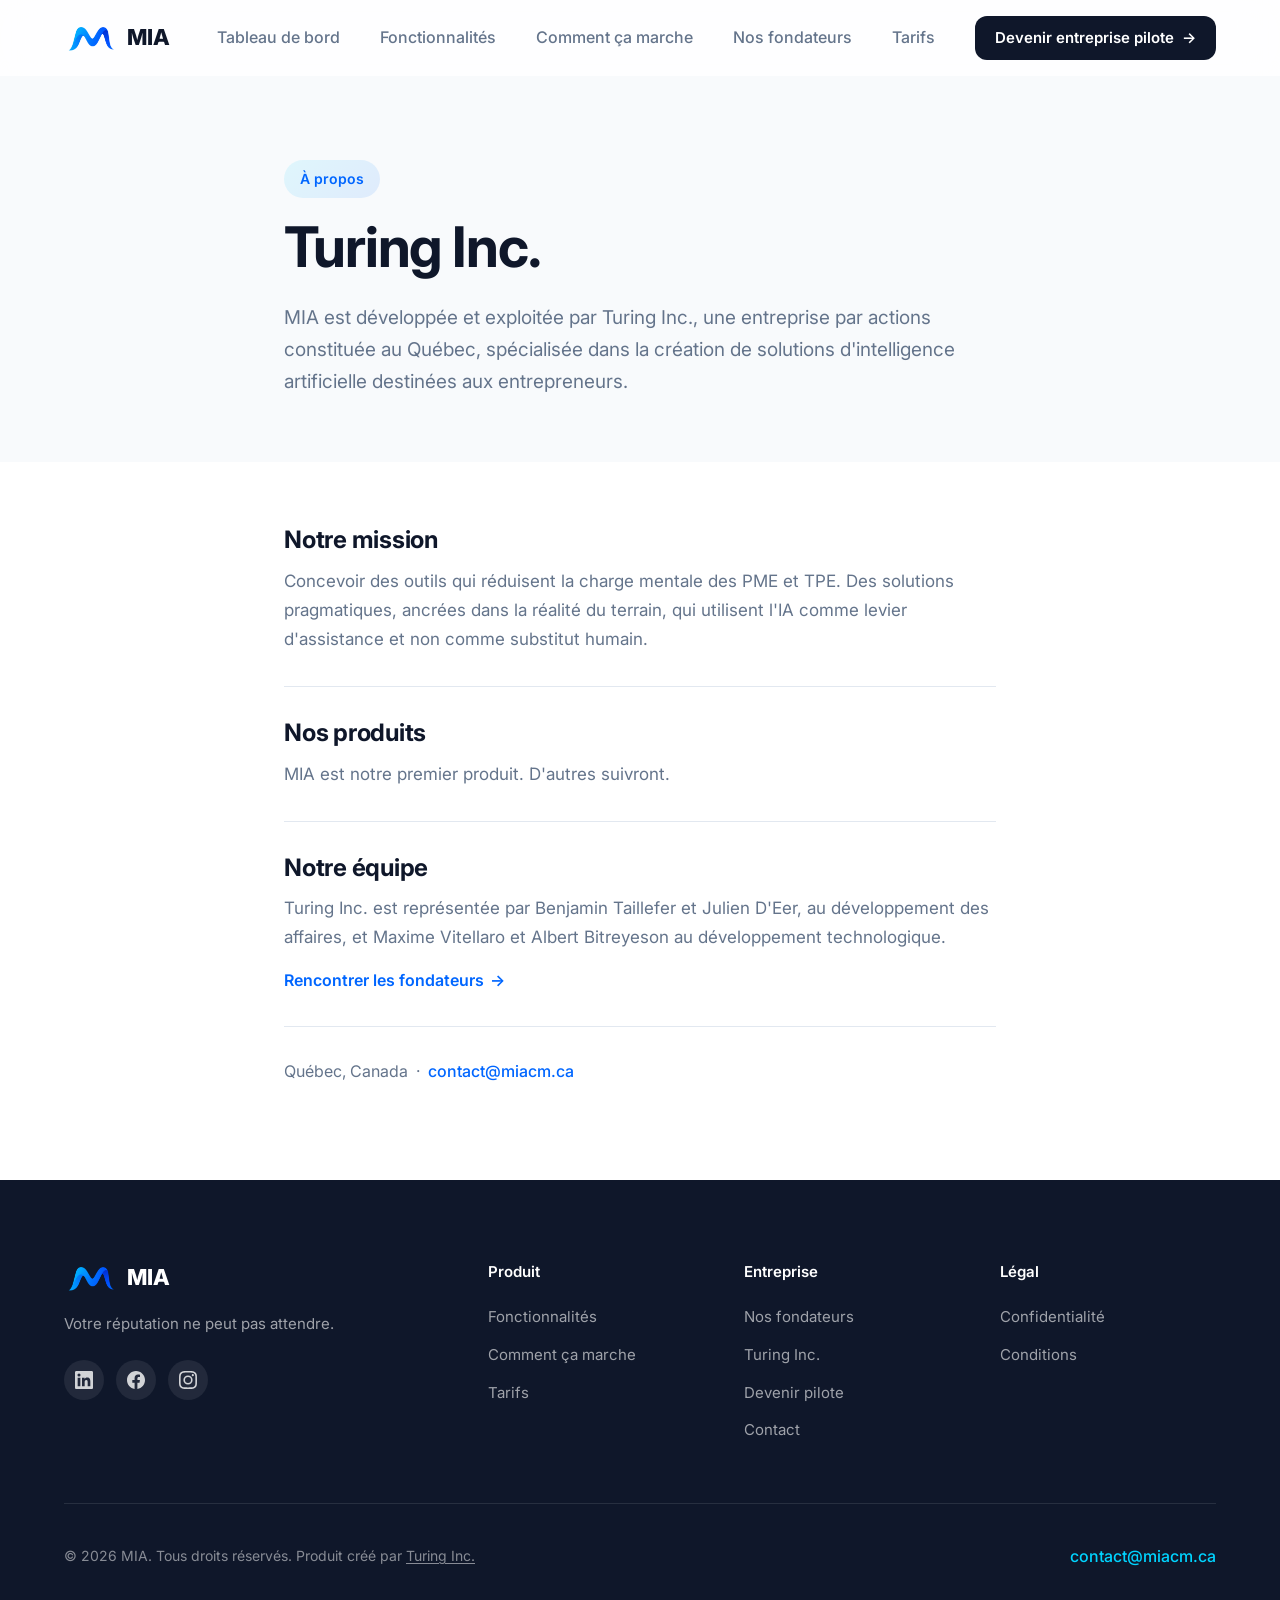
==== turing.html @ e1f62691 "Liens reseaux sociaux, nouvelle photo de Benjamin et page Turing Inc." ====
<!DOCTYPE html>
<html lang="fr">
<head>
    <meta charset="UTF-8">
    <meta name="viewport" content="width=device-width, initial-scale=1.0">
    <title>Turing Inc. — L'entreprise derrière MIA</title>
    <meta name="description" content="Turing Inc., entreprise québécoise qui conçoit des solutions d'intelligence artificielle pour réduire la charge mentale des PME et TPE. MIA est son premier produit.">
    <link rel="stylesheet" href="styles.css">
    <link rel="preconnect" href="https://fonts.googleapis.com">
    <link rel="preconnect" href="https://fonts.gstatic.com" crossorigin>
    <link href="https://fonts.googleapis.com/css2?family=Inter:wght@300;400;500;600;700;800;900&display=swap" rel="stylesheet">
    <link rel="icon" type="image/png" href="logo.png">
    <link rel="apple-touch-icon" href="logo.png">
</head>
<body>
    <!-- Navigation -->
    <nav class="navbar">
        <div class="container nav-container">
            <a href="index.html" class="nav-logo">
                <img src="logo.png" alt="MIA" class="logo-icon" width="53" height="32">
                <span class="logo-text">MIA</span>
            </a>
            <ul class="nav-links">
                <li><a href="index.html#tableau-de-bord">Tableau de bord</a></li>
                <li><a href="index.html#features">Fonctionnalités</a></li>
                <li><a href="index.html#how-it-works">Comment ça marche</a></li>
                <li><a href="index.html#fondateurs">Nos fondateurs</a></li>
                <li><a href="index.html#tarifs">Tarifs</a></li>
                <li><a href="index.html#pilote" class="btn btn-nav">Devenir entreprise pilote <span class="btn-arrow">&rarr;</span></a></li>
            </ul>
            <button class="mobile-menu-btn" aria-label="Menu">
                <span></span>
                <span></span>
                <span></span>
            </button>
        </div>
    </nav>

    <main class="about-page">
        <section class="about-hero">
            <div class="container about-container">
                <span class="section-badge">À propos</span>
                <h1 class="about-title">Turing Inc.</h1>
                <p class="about-lead">MIA est développée et exploitée par Turing Inc., une entreprise par actions constituée au Québec, spécialisée dans la création de solutions d'intelligence artificielle destinées aux entrepreneurs.</p>
            </div>
        </section>

        <section class="about-body">
            <div class="container about-container">
                <div class="about-block">
                    <h2>Notre mission</h2>
                    <p>Concevoir des outils qui réduisent la charge mentale des PME et TPE. Des solutions pragmatiques, ancrées dans la réalité du terrain, qui utilisent l'IA comme levier d'assistance et non comme substitut humain.</p>
                </div>
                <div class="about-block">
                    <h2>Nos produits</h2>
                    <p>MIA est notre premier produit. D'autres suivront.</p>
                </div>
                <div class="about-block">
                    <h2>Notre équipe</h2>
                    <p>Turing Inc. est représentée par Benjamin Taillefer et Julien D'Eer, au développement des affaires, et Maxime Vitellaro et Albert Bitreyeson au développement technologique.</p>
                    <a href="index.html#fondateurs" class="about-link">Rencontrer les fondateurs <span class="btn-arrow">&rarr;</span></a>
                </div>
                <div class="about-contact">
                    <span>Québec, Canada</span>
                    <span aria-hidden="true">&middot;</span>
                    <a href="mailto:contact@miacm.ca">contact@miacm.ca</a>
                </div>
            </div>
        </section>
    </main>

    <!-- Footer -->
    <footer class="footer">
        <div class="container">
            <div class="footer-main">
                <div class="footer-brand">
                    <a href="index.html" class="footer-logo">
                        <img src="logo.png" alt="MIA" width="53" height="32">
                        <span>MIA</span>
                    </a>
                    <p>Votre réputation ne peut pas attendre.</p>
                    <ul class="footer-social" aria-label="MIA sur les réseaux sociaux">
                        <li><a href="https://www.linkedin.com/company/mia-par-turing-inc/" target="_blank" rel="noopener" aria-label="LinkedIn">
                            <svg viewBox="0 0 24 24" width="18" height="18" fill="currentColor" aria-hidden="true"><path d="M20.45 20.45h-3.56v-5.57c0-1.33-.03-3.04-1.85-3.04-1.85 0-2.14 1.45-2.14 2.94v5.67H9.35V9h3.41v1.56h.05c.48-.9 1.64-1.85 3.37-1.85 3.6 0 4.27 2.37 4.27 5.46v6.28zM5.34 7.43a2.06 2.06 0 1 1 0-4.13 2.06 2.06 0 0 1 0 4.13zM7.12 20.45H3.56V9h3.56v11.45zM22.22 0H1.77C.79 0 0 .77 0 1.73v20.54C0 23.23.79 24 1.77 24h20.45c.98 0 1.78-.77 1.78-1.73V1.73C24 .77 23.2 0 22.22 0z"/></svg>
                        </a></li>
                        <li><a href="https://www.facebook.com/profile.php?id=61594620976619" target="_blank" rel="noopener" aria-label="Facebook">
                            <svg viewBox="0 0 24 24" width="18" height="18" fill="currentColor" aria-hidden="true"><path d="M24 12.07C24 5.41 18.63 0 12 0S0 5.41 0 12.07C0 18.1 4.39 23.1 10.13 24v-8.44H7.08v-3.49h3.05V9.41c0-3.02 1.79-4.69 4.53-4.69 1.31 0 2.68.24 2.68.24v2.97h-1.51c-1.49 0-1.96.93-1.96 1.89v2.26h3.33l-.53 3.49h-2.8V24C19.61 23.1 24 18.1 24 12.07z"/></svg>
                        </a></li>
                        <li><a href="https://www.instagram.com/mia_turinginc/" target="_blank" rel="noopener" aria-label="Instagram">
                            <svg viewBox="0 0 24 24" width="18" height="18" fill="currentColor" aria-hidden="true"><path d="M12 2.16c3.2 0 3.58.01 4.85.07 1.17.05 1.8.25 2.23.41.56.22.96.48 1.38.9.42.42.68.82.9 1.38.16.42.36 1.06.41 2.23.06 1.27.07 1.65.07 4.85s-.01 3.58-.07 4.85c-.05 1.17-.25 1.8-.41 2.23-.22.56-.48.96-.9 1.38-.42.42-.82.68-1.38.9-.42.16-1.06.36-2.23.41-1.27.06-1.65.07-4.85.07s-3.58-.01-4.85-.07c-1.17-.05-1.8-.25-2.23-.41a3.72 3.72 0 0 1-1.38-.9 3.72 3.72 0 0 1-.9-1.38c-.16-.42-.36-1.06-.41-2.23C2.17 15.58 2.16 15.2 2.16 12s.01-3.58.07-4.85c.05-1.17.25-1.8.41-2.23.22-.56.48-.96.9-1.38.42-.42.82-.68 1.38-.9.42-.16 1.06-.36 2.23-.41C8.42 2.17 8.8 2.16 12 2.16M12 0C8.74 0 8.33.01 7.05.07 5.78.13 4.9.33 4.14.63a5.88 5.88 0 0 0-2.13 1.38A5.88 5.88 0 0 0 .63 4.14C.33 4.9.13 5.78.07 7.05.01 8.33 0 8.74 0 12s.01 3.67.07 4.95c.06 1.27.26 2.15.56 2.91.31.79.72 1.46 1.38 2.13a5.88 5.88 0 0 0 2.13 1.38c.76.3 1.64.5 2.91.56C8.33 23.99 8.74 24 12 24s3.67-.01 4.95-.07c1.27-.06 2.15-.26 2.91-.56a5.88 5.88 0 0 0 2.13-1.38 5.88 5.88 0 0 0 1.38-2.13c.3-.76.5-1.64.56-2.91.06-1.28.07-1.69.07-4.95s-.01-3.67-.07-4.95c-.06-1.27-.26-2.15-.56-2.91a5.88 5.88 0 0 0-1.38-2.13A5.88 5.88 0 0 0 19.86.63C19.1.33 18.22.13 16.95.07 15.67.01 15.26 0 12 0zm0 5.84a6.16 6.16 0 1 0 0 12.32 6.16 6.16 0 0 0 0-12.32zM12 16a4 4 0 1 1 0-8 4 4 0 0 1 0 8zm6.41-11.85a1.44 1.44 0 1 0 0 2.88 1.44 1.44 0 0 0 0-2.88z"/></svg>
                        </a></li>
                    </ul>
                </div>
                <div class="footer-links">
                    <div class="footer-col">
                        <h4>Produit</h4>
                        <ul>
                            <li><a href="index.html#features">Fonctionnalités</a></li>
                            <li><a href="index.html#how-it-works">Comment ça marche</a></li>
                            <li><a href="index.html#tarifs">Tarifs</a></li>
                        </ul>
                    </div>
                    <div class="footer-col">
                        <h4>Entreprise</h4>
                        <ul>
                            <li><a href="index.html#fondateurs">Nos fondateurs</a></li>
                            <li><a href="turing.html">Turing Inc.</a></li>
                            <li><a href="index.html#pilote">Devenir pilote</a></li>
                            <li><a href="mailto:contact@miacm.ca">Contact</a></li>
                        </ul>
                    </div>
                    <div class="footer-col">
                        <h4>Légal</h4>
                        <ul>
                            <li><a href="politique-de-confidentialite.pdf" target="_blank" rel="noopener">Confidentialité</a></li>
                            <li><a href="conditions-generales-utilisation.pdf" target="_blank" rel="noopener">Conditions</a></li>
                        </ul>
                    </div>
                </div>
            </div>
            <div class="footer-bottom">
                <p>&copy; 2026 MIA. Tous droits réservés. Produit créé par <a href="turing.html" class="footer-turing">Turing Inc.</a></p>
                <a href="mailto:contact@miacm.ca" class="footer-email">contact@miacm.ca</a>
            </div>
        </div>
    </footer>

    <script>
        // Mobile menu
        const mobileMenuBtn = document.querySelector('.mobile-menu-btn');
        const navLinks = document.querySelector('.nav-links');

        mobileMenuBtn?.addEventListener('click', () => {
            navLinks.classList.toggle('active');
            mobileMenuBtn.classList.toggle('active');
        });

        // Navbar scroll effect
        const navbar = document.querySelector('.navbar');
        const updateNavbar = () => navbar.classList.toggle('scrolled', window.pageYOffset > 50);
        window.addEventListener('scroll', updateNavbar);
        updateNavbar();
    </script>
</body>
</html>
---- styles.css ----
/* ============================================
   MIA Landing Page - Premium Modern Design
   Inspired by Parkour3, Petal Health, ei3
   ============================================ */

:root {
    --primary: #00D4FF;
    --primary-dark: #0066FF;
    --primary-light: #00BFFF;
    --accent: #00D9A5;
    --text: #0f172a;
    --text-secondary: #64748b;
    --text-muted: #94a3b8;
    --bg: #ffffff;
    --bg-light: #f8fafc;
    --bg-dark: #0f172a;
    --bg-card: #ffffff;
    --border: #e2e8f0;
    --shadow-sm: 0 1px 2px rgba(0,0,0,0.05);
    --shadow: 0 4px 20px rgba(0,0,0,0.08);
    --shadow-lg: 0 12px 40px rgba(0,0,0,0.12);
    --shadow-xl: 0 25px 60px rgba(0,0,0,0.15);
    --radius: 12px;
    --radius-lg: 20px;
    --radius-xl: 28px;
    --font: 'Inter', -apple-system, BlinkMacSystemFont, sans-serif;
    --transition: 0.3s cubic-bezier(0.4, 0, 0.2, 1);
    --transition-fast: 0.15s ease;
}

/* Reset */
*, *::before, *::after { box-sizing: border-box; margin: 0; padding: 0; }
html { scroll-behavior: smooth; }
body {
    font-family: var(--font);
    font-size: 16px;
    line-height: 1.6;
    color: var(--text);
    background: var(--bg);
    -webkit-font-smoothing: antialiased;
    overflow-x: hidden;
}
img, svg { max-width: 100%; display: block; }
a { text-decoration: none; color: inherit; }
ul { list-style: none; }
button, input { font-family: inherit; border: none; outline: none; }
button { cursor: pointer; background: none; }

/* Container */
.container {
    max-width: 1200px;
    margin: 0 auto;
    padding: 0 24px;
}

/* Typography */
h1, h2, h3 { font-weight: 700; line-height: 1.2; }
h1 { font-size: clamp(2rem, 5vw, 3.5rem); letter-spacing: -0.02em; }
h2 { font-size: clamp(1.75rem, 4vw, 2.75rem); letter-spacing: -0.01em; }
h3 { font-size: clamp(1.125rem, 2vw, 1.375rem); }

.gradient-text {
    background: linear-gradient(135deg, var(--primary) 0%, var(--primary-dark) 100%);
    -webkit-background-clip: text;
    -webkit-text-fill-color: transparent;
    background-clip: text;
}

.section-header { text-align: center; margin-bottom: 60px; }
.section-badge {
    display: inline-block;
    padding: 8px 16px;
    background: linear-gradient(135deg, rgba(0,212,255,0.1), rgba(0,102,255,0.1));
    color: var(--primary-dark);
    font-size: 0.875rem;
    font-weight: 600;
    border-radius: 50px;
    margin-bottom: 16px;
}
.section-title { margin-bottom: 16px; }
.section-subtitle {
    color: var(--text-secondary);
    font-size: 1.125rem;
    max-width: 560px;
    margin: 0 auto;
}

/* Buttons */
.btn {
    display: inline-flex;
    align-items: center;
    justify-content: center;
    gap: 8px;
    padding: 14px 28px;
    font-size: 1rem;
    font-weight: 600;
    border-radius: var(--radius);
    transition: var(--transition);
}
.btn-large { padding: 18px 36px; font-size: 1.0625rem; }
.btn-arrow { transition: transform var(--transition-fast); }
.btn:hover .btn-arrow { transform: translateX(4px); }

.btn-primary {
    background: linear-gradient(135deg, var(--primary) 0%, var(--primary-dark) 100%);
    color: white;
    box-shadow: 0 4px 15px rgba(0,102,255,0.3);
}
.btn-primary:hover {
    transform: translateY(-2px);
    box-shadow: 0 8px 25px rgba(0,102,255,0.4);
}

.btn-ghost {
    background: rgba(255,255,255,0.1);
    color: var(--text);
    border: 1px solid var(--border);
    backdrop-filter: blur(10px);
}
.btn-ghost:hover {
    background: var(--bg-light);
    border-color: var(--primary-light);
}
.btn-ghost .info-icon {
    width: 32px;
    height: 32px;
    background: var(--primary);
    border-radius: 50%;
    display: flex;
    align-items: center;
    justify-content: center;
    color: white;
}

.btn-nav {
    padding: 10px 20px;
    background: var(--text);
    color: white;
    border-radius: var(--radius);
    font-size: 0.9375rem;
}
.btn-nav:hover { background: var(--primary-dark); }

.btn-white {
    background: white;
    color: var(--primary-dark);
    font-weight: 600;
}
.btn-white:hover {
    transform: translateY(-2px);
    box-shadow: var(--shadow-lg);
}

/* Navigation */
.navbar {
    position: fixed;
    top: 0;
    left: 0;
    right: 0;
    z-index: 1000;
    padding: 16px 0;
    background: rgba(255,255,255,0.8);
    backdrop-filter: blur(20px);
    -webkit-backdrop-filter: blur(20px);
    transition: var(--transition);
}
.navbar.scrolled {
    background: rgba(255,255,255,0.95);
    box-shadow: var(--shadow-sm);
}
.nav-container {
    display: flex;
    align-items: center;
    justify-content: space-between;
}
.nav-logo {
    display: flex;
    align-items: center;
    gap: 10px;
}
.logo-text {
    font-size: 1.375rem;
    font-weight: 800;
    color: var(--text);
}
.nav-links {
    display: flex;
    align-items: center;
    gap: 40px;
}
.nav-links a:not(.btn) {
    font-weight: 500;
    color: var(--text-secondary);
    transition: color var(--transition-fast);
}
.nav-links a:not(.btn):hover { color: var(--primary-dark); }

.mobile-menu-btn {
    display: none;
    flex-direction: column;
    gap: 6px;
    padding: 8px;
}
.mobile-menu-btn span {
    width: 24px;
    height: 2px;
    background: var(--text);
    transition: var(--transition);
}

/* Hero Section */
.hero {
    position: relative;
    min-height: 100vh;
    padding: 140px 0 100px;
    overflow: hidden;
}
.hero-bg {
    position: absolute;
    inset: 0;
    z-index: -1;
}
.hero-gradient {
    position: absolute;
    inset: 0;
    background: linear-gradient(135deg, #f0f9ff 0%, #e0f2fe 50%, #f8fafc 100%);
}
.hero-pattern {
    position: absolute;
    inset: 0;
    background-image: radial-gradient(circle at 1px 1px, rgba(0,102,255,0.03) 1px, transparent 0);
    background-size: 40px 40px;
}
.hero-container {
    display: grid;
    grid-template-columns: 1fr 1fr;
    gap: 60px;
    align-items: center;
}
.hero-content { max-width: 600px; }

.hero-badge {
    display: inline-flex;
    align-items: center;
    gap: 10px;
    padding: 8px 16px;
    background: white;
    border: 1px solid var(--border);
    border-radius: 50px;
    font-size: 0.875rem;
    font-weight: 500;
    color: var(--text-secondary);
    margin-bottom: 24px;
    box-shadow: var(--shadow-sm);
}
.badge-dot {
    width: 8px;
    height: 8px;
    background: var(--accent);
    border-radius: 50%;
    animation: pulse 2s infinite;
}
@keyframes pulse {
    0%, 100% { opacity: 1; transform: scale(1); }
    50% { opacity: 0.5; transform: scale(1.2); }
}

.hero-title { margin-bottom: 24px; font-size: clamp(2rem, 3.9vw, 2.75rem); }
.hero-subtitle {
    font-size: 1.25rem;
    color: var(--text-secondary);
    margin-bottom: 32px;
    line-height: 1.7;
}
.hero-cta {
    display: flex;
    gap: 16px;
    flex-wrap: wrap;
    margin-bottom: 24px;
}
.hero-note {
    font-size: 0.875rem;
    color: var(--text-muted);
}

/* Hero Visual - Dashboard Preview */
.hero-visual {
    position: relative;
    display: flex;
    justify-content: center;
}
.dashboard-preview {
    background: white;
    border-radius: var(--radius-xl);
    box-shadow: var(--shadow-xl);
    overflow: hidden;
    width: 100%;
    max-width: 480px;
    border: 1px solid var(--border);
}
.dashboard-header {
    display: flex;
    align-items: center;
    gap: 12px;
    padding: 16px 20px;
    background: var(--bg-light);
    border-bottom: 1px solid var(--border);
}
.dashboard-dots {
    display: flex;
    gap: 6px;
}
.dashboard-dots span {
    width: 10px;
    height: 10px;
    border-radius: 50%;
    background: var(--border);
}
.dashboard-dots span:first-child { background: #ff5f57; }
.dashboard-dots span:nth-child(2) { background: #ffbd2e; }
.dashboard-dots span:nth-child(3) { background: #28c840; }
.dashboard-title {
    font-size: 0.8125rem;
    color: var(--text-muted);
    font-weight: 500;
}
.dashboard-content { padding: 24px; }

.dashboard-stat {
    display: flex;
    align-items: center;
    gap: 12px;
    margin-bottom: 20px;
    padding-bottom: 20px;
    border-bottom: 1px solid var(--border);
}
.dashboard-stat .stat-value {
    font-size: 2.5rem;
    font-weight: 800;
    color: var(--text);
}
.dashboard-stat .stat-label {
    font-size: 0.8125rem;
    color: var(--text-muted);
}
.stat-stars { display: flex; gap: 2px; }

.dashboard-review {
    background: var(--bg-light);
    border-radius: var(--radius);
    padding: 16px;
    margin-bottom: 16px;
}
.review-header {
    display: flex;
    align-items: center;
    gap: 12px;
    margin-bottom: 12px;
}
.review-avatar {
    width: 36px;
    height: 36px;
    background: linear-gradient(135deg, var(--primary), var(--primary-dark));
    border-radius: 50%;
    display: flex;
    align-items: center;
    justify-content: center;
    color: white;
    font-size: 0.75rem;
    font-weight: 600;
}
.review-meta { flex: 1; }
.review-name { display: block; font-weight: 600; font-size: 0.875rem; }
.review-date { font-size: 0.75rem; color: var(--text-muted); }
.review-platform {
    padding: 4px 10px;
    background: #4285f4;
    color: white;
    font-size: 0.6875rem;
    font-weight: 600;
    border-radius: 20px;
    text-transform: uppercase;
}
.review-text {
    font-size: 0.9375rem;
    color: var(--text);
    margin-bottom: 12px;
}
.review-response {
    background: white;
    border-radius: var(--radius);
    padding: 12px;
    border-left: 3px solid var(--primary);
}
.response-badge {
    display: flex;
    align-items: center;
    gap: 6px;
    font-size: 0.75rem;
    color: var(--primary);
    font-weight: 600;
    margin-bottom: 8px;
}
.review-response p {
    font-size: 0.875rem;
    color: var(--text-secondary);
}

.dashboard-metrics {
    display: grid;
    grid-template-columns: 1fr 1fr;
    gap: 12px;
}
.metric {
    background: var(--bg-light);
    padding: 12px;
    border-radius: var(--radius);
    text-align: center;
}
.metric-value {
    display: block;
    font-size: 1.25rem;
    font-weight: 700;
    color: var(--accent);
}
.metric-label {
    font-size: 0.75rem;
    color: var(--text-muted);
}

/* Floating Cards */
.floating-card {
    position: absolute;
    display: flex;
    align-items: center;
    gap: 12px;
    padding: 14px 20px;
    background: white;
    border-radius: var(--radius);
    box-shadow: var(--shadow-lg);
    font-size: 0.875rem;
    font-weight: 500;
    animation: float 6s ease-in-out infinite;
}
.card-1 {
    top: 20%;
    left: -60px;
    animation-delay: 0s;
}
.card-2 {
    bottom: 15%;
    right: -40px;
    animation-delay: 1.5s;
}
.card-icon-circle {
    width: 36px;
    height: 36px;
    background: var(--accent);
    border-radius: 50%;
    display: flex;
    align-items: center;
    justify-content: center;
}
@keyframes float {
    0%, 100% { transform: translateY(0); }
    50% { transform: translateY(-12px); }
}

/* Hero photo collage */
.hero-collage {
    position: relative;
    width: 100%;
    max-width: 460px;
    display: flex;
    justify-content: center;
}
.hero-collage .dashboard-preview { position: relative; z-index: 2; }
.collage-ambiance {
    position: absolute;
    top: -30px;
    right: -38px;
    width: 240px;
    height: 300px;
    border-radius: var(--radius-xl);
    overflow: hidden;
    border: 6px solid white;
    box-shadow: var(--shadow-lg);
    transform: rotate(4deg);
    z-index: 1;
}
.collage-ambiance img,
.photo-chip img {
    width: 100%;
    height: 100%;
    object-fit: cover;
}
.photo-chip {
    position: absolute;
    overflow: hidden;
    border-radius: var(--radius-lg);
    border: 6px solid white;
    box-shadow: var(--shadow-lg);
    z-index: 3;
    animation: float 6s ease-in-out infinite;
}
.chip-chef {
    width: 150px;
    height: 180px;
    top: -34px;
    left: -46px;
    transform: rotate(-5deg);
    animation-delay: 0.6s;
}
.chip-phone {
    width: 168px;
    height: 126px;
    bottom: 84px;
    right: -52px;
    transform: rotate(4deg);
    animation-delay: 2.2s;
}
.hero-collage .card-2 {
    bottom: -24px;
    left: -24px;
    right: auto;
    z-index: 4;
}

/* Logos Section */
.logos-section {
    padding: 60px 0;
    background: var(--bg);
    border-top: 1px solid var(--border);
    border-bottom: 1px solid var(--border);
}
.logos-title {
    text-align: center;
    font-size: 0.875rem;
    color: var(--text-muted);
    text-transform: uppercase;
    letter-spacing: 0.1em;
    margin-bottom: 32px;
}
.logos-carousel { overflow: hidden; }
.logos-track {
    display: flex;
    gap: 60px;
    animation: scroll 25s linear infinite;
}
.logo-item {
    display: flex;
    flex-direction: column;
    align-items: center;
    gap: 8px;
    flex-shrink: 0;
    opacity: 0.6;
    transition: opacity var(--transition);
}
.logo-item:hover { opacity: 1; }
.logo-item span {
    font-size: 0.75rem;
    color: var(--text-muted);
    font-weight: 500;
}
@keyframes scroll {
    0% { transform: translateX(0); }
    100% { transform: translateX(-50%); }
}

/* Stats Section */
.stats-section {
    padding: 80px 0;
    background: var(--bg-dark);
}
.stats-grid {
    display: grid;
    grid-template-columns: repeat(4, 1fr);
    gap: 40px;
}
.stat-item { text-align: center; }
.stat-item .stat-number {
    font-size: 3.5rem;
    font-weight: 800;
    color: white;
    line-height: 1;
}
.stat-suffix {
    font-size: 2rem;
    font-weight: 700;
    color: var(--primary);
}
.stat-text {
    display: block;
    margin-top: 8px;
    font-size: 0.9375rem;
    color: rgba(255,255,255,0.7);
}

/* Features Section */
.features-section {
    padding: 120px 0;
    background: var(--bg-light);
}
.features-tabs { margin-top: 60px; }

.tabs-nav {
    display: flex;
    justify-content: center;
    gap: 12px;
    margin-bottom: 48px;
}
.tab-btn {
    display: flex;
    align-items: center;
    gap: 10px;
    padding: 16px 28px;
    background: white;
    border: 2px solid var(--border);
    border-radius: var(--radius-lg);
    font-size: 1rem;
    font-weight: 600;
    color: var(--text-secondary);
    transition: var(--transition);
}
.tab-btn:hover {
    border-color: var(--primary-light);
    color: var(--text);
}
.tab-btn.active {
    background: linear-gradient(135deg, var(--primary), var(--primary-dark));
    border-color: transparent;
    color: white;
    box-shadow: 0 8px 25px rgba(0,102,255,0.3);
}
.tab-icon {
    width: 28px;
    height: 28px;
    display: flex;
    align-items: center;
    justify-content: center;
}

.tabs-content { position: relative; }
.tab-panel {
    display: none;
    grid-template-columns: 1fr 1fr;
    gap: 60px;
    align-items: center;
    animation: fadeIn 0.4s ease;
}
.tab-panel.active { display: grid; }
@keyframes fadeIn {
    from { opacity: 0; transform: translateY(20px); }
    to { opacity: 1; transform: translateY(0); }
}

.tab-visual { display: flex; justify-content: center; }

/* Feature Mockups */
.feature-mockup {
    background: white;
    border-radius: var(--radius-xl);
    box-shadow: var(--shadow-lg);
    overflow: hidden;
    max-width: 420px;
    width: 100%;
    border: 1px solid var(--border);
}
.mockup-header {
    display: flex;
    align-items: center;
    justify-content: space-between;
    padding: 16px 20px;
    background: var(--bg-light);
    border-bottom: 1px solid var(--border);
}
.mockup-badge {
    padding: 6px 14px;
    background: var(--primary);
    color: white;
    font-size: 0.75rem;
    font-weight: 700;
    border-radius: 20px;
}
.mockup-badge.oliv { background: #10b981; }
.mockup-badge.alex { background: #8b5cf6; }
.mockup-status {
    font-size: 0.75rem;
    font-weight: 600;
    color: var(--accent);
}
.mockup-status.online::before {
    content: '';
    display: inline-block;
    width: 6px;
    height: 6px;
    background: var(--accent);
    border-radius: 50%;
    margin-right: 6px;
}
.mockup-status.scheduled { color: #8b5cf6; }
.mockup-period {
    font-size: 0.75rem;
    color: var(--text-muted);
}
.mockup-content { padding: 20px; }

.review-item {
    padding: 16px;
    border-radius: var(--radius);
    margin-bottom: 12px;
}
.review-item.incoming { background: var(--bg-light); }
.review-item.response {
    background: linear-gradient(135deg, rgba(0,212,255,0.05), rgba(0,102,255,0.05));
    border: 1px solid rgba(0,212,255,0.2);
}
.review-stars { display: flex; gap: 2px; margin-bottom: 8px; }
.review-item p {
    font-size: 0.875rem;
    color: var(--text);
}
.response-time {
    display: block;
    margin-top: 8px;
    font-size: 0.6875rem;
    color: var(--accent);
    font-weight: 600;
}

.ai-typing {
    display: flex;
    align-items: center;
    gap: 10px;
    padding: 12px 16px;
    font-size: 0.8125rem;
    color: var(--text-muted);
}
.typing-indicator {
    display: flex;
    gap: 4px;
}
.typing-indicator span {
    width: 6px;
    height: 6px;
    background: var(--primary);
    border-radius: 50%;
    animation: typing 1.4s infinite;
}
.typing-indicator span:nth-child(2) { animation-delay: 0.2s; }
.typing-indicator span:nth-child(3) { animation-delay: 0.4s; }
@keyframes typing {
    0%, 60%, 100% { transform: translateY(0); opacity: 0.4; }
    30% { transform: translateY(-4px); opacity: 1; }
}

/* Analytics Mockup */
.analytics-chart { margin-bottom: 20px; }
.chart-bars {
    display: flex;
    align-items: flex-end;
    gap: 12px;
    height: 120px;
    padding: 16px;
    background: var(--bg-light);
    border-radius: var(--radius);
}
.bar {
    flex: 1;
    background: linear-gradient(180deg, var(--primary-light), var(--primary));
    border-radius: 4px 4px 0 0;
    opacity: 0.6;
    transition: var(--transition);
}
.bar.highlight { opacity: 1; }
.bar:hover { opacity: 1; }

.insight-card {
    display: flex;
    gap: 12px;
    padding: 16px;
    background: #fef3c7;
    border-radius: var(--radius);
    border-left: 3px solid #f59e0b;
}
.insight-icon { font-size: 1.25rem; }
.insight-card p {
    font-size: 0.8125rem;
    color: #92400e;
    line-height: 1.5;
}

/* Social Mockup */
.social-post { }
.post-preview {
    display: flex;
    gap: 16px;
    margin-bottom: 16px;
}
.post-image {
    width: 80px;
    height: 80px;
    background: linear-gradient(135deg, #fde68a, #fed7aa);
    border-radius: var(--radius);
    flex-shrink: 0;
}
.post-caption {
    font-size: 0.875rem;
    color: var(--text);
}
.post-platforms {
    display: flex;
    gap: 8px;
    margin-bottom: 12px;
}
.platform {
    padding: 4px 10px;
    font-size: 0.6875rem;
    font-weight: 700;
    border-radius: 4px;
}
.platform.fb { background: #1877f2; color: white; }
.platform.ig { background: linear-gradient(45deg, #f09433, #e6683c, #dc2743, #cc2366, #bc1888); color: white; }
.post-time {
    font-size: 0.75rem;
    color: var(--text-muted);
}

/* Tab Info */
.tab-info h3 { margin-bottom: 16px; }
.tab-description {
    font-size: 1.0625rem;
    color: var(--text-secondary);
    margin-bottom: 28px;
    line-height: 1.7;
}
.feature-list {
    display: flex;
    flex-direction: column;
    gap: 16px;
}
.feature-list li {
    display: flex;
    align-items: center;
    gap: 12px;
    font-weight: 500;
}
.feature-list li svg { flex-shrink: 0; }

/* How it works Section */
.how-section {
    padding: 120px 0;
    background: var(--bg-light);
}
.steps-grid {
    display: flex;
    align-items: flex-start;
    justify-content: center;
    gap: 0;
}
.step-card {
    flex: 1;
    max-width: 280px;
    text-align: center;
    padding: 32px 24px;
}
.step-number {
    font-size: 4rem;
    font-weight: 900;
    background: linear-gradient(135deg, var(--primary), var(--primary-dark));
    -webkit-background-clip: text;
    -webkit-text-fill-color: transparent;
    background-clip: text;
    line-height: 1;
    margin-bottom: 24px;
}
.step-icon {
    width: 64px;
    height: 64px;
    margin: 0 auto 24px;
    background: var(--bg-light);
    border-radius: 50%;
    display: flex;
    align-items: center;
    justify-content: center;
    color: var(--primary);
}
.step-card h3 { margin-bottom: 12px; }
.step-card p {
    font-size: 0.9375rem;
    color: var(--text-secondary);
    line-height: 1.6;
}
.step-connector {
    width: 100px;
    flex-shrink: 0;
    padding-top: 80px;
}
.step-connector svg { width: 100%; height: 20px; }

/* Testimonials Section */
.testimonials-section {
    padding: 120px 0;
    background: var(--bg-light);
}
.testimonials-grid {
    display: grid;
    grid-template-columns: 1.5fr 1fr 1fr;
    gap: 24px;
}
.testimonial-card {
    background: white;
    border-radius: var(--radius-xl);
    padding: 32px;
    box-shadow: var(--shadow);
    transition: var(--transition);
}
.testimonial-card:hover {
    transform: translateY(-8px);
    box-shadow: var(--shadow-lg);
}
.testimonial-card.featured {
    grid-row: span 2;
    padding: 40px;
    background: linear-gradient(135deg, #0f172a, #1e293b);
    color: white;
}
.testimonial-card.featured blockquote { color: rgba(255,255,255,0.9); }
.testimonial-card.featured .author-info span { color: rgba(255,255,255,0.6); }

.quote-icon { margin-bottom: 20px; }
.testimonial-content blockquote {
    font-size: 1.0625rem;
    line-height: 1.7;
    color: var(--text);
    margin-bottom: 24px;
}
.testimonial-author {
    display: flex;
    align-items: center;
    gap: 14px;
}
.author-avatar {
    width: 48px;
    height: 48px;
    background: linear-gradient(135deg, var(--primary), var(--primary-dark));
    border-radius: 50%;
    display: flex;
    align-items: center;
    justify-content: center;
}
.author-avatar span {
    color: white;
    font-size: 0.875rem;
    font-weight: 700;
}
.author-info strong {
    display: block;
    font-size: 1rem;
    margin-bottom: 2px;
}
.author-info span {
    font-size: 0.8125rem;
    color: var(--text-muted);
}

.testimonial-stats {
    display: flex;
    gap: 32px;
    margin-top: 28px;
    padding-top: 28px;
    border-top: 1px solid rgba(255,255,255,0.1);
}
.tstat { }
.tstat-value {
    display: block;
    font-size: 1.5rem;
    font-weight: 800;
    color: var(--primary);
}
.tstat-label {
    font-size: 0.75rem;
    color: rgba(255,255,255,0.6);
}

/* CTA Section */
.cta-section {
    position: relative;
    padding: 120px 0;
    overflow: hidden;
}
.cta-bg {
    position: absolute;
    inset: 0;
    z-index: -1;
}
.cta-gradient {
    position: absolute;
    inset: 0;
    background: linear-gradient(135deg, var(--primary) 0%, var(--primary-dark) 100%);
}
.cta-content {
    text-align: center;
    color: white;
}
.cta-content h2 {
    font-size: clamp(2rem, 4vw, 2.75rem);
    margin-bottom: 16px;
}
.cta-content > p {
    font-size: 1.125rem;
    opacity: 0.9;
    margin-bottom: 40px;
    max-width: 560px;
    margin-left: auto;
    margin-right: auto;
}

.cta-form { max-width: 720px; margin: 0 auto 32px; }
.form-row {
    display: flex;
    gap: 12px;
    background: white;
    padding: 8px;
    border-radius: var(--radius-lg);
    box-shadow: var(--shadow-xl);
}
.form-row input {
    flex: 1;
    padding: 16px 20px;
    font-size: 1rem;
    border-radius: var(--radius);
    background: transparent;
}
.form-row input::placeholder { color: var(--text-muted); }
.form-row .btn { flex-shrink: 0; }
.form-note {
    margin-top: 16px;
    font-size: 0.875rem;
    opacity: 0.8;
}

.trust-badges {
    display: flex;
    justify-content: center;
    gap: 40px;
    flex-wrap: wrap;
}
.trust-item {
    display: flex;
    align-items: center;
    gap: 8px;
    font-size: 0.875rem;
    opacity: 0.9;
}

/* About page (turing.html) */
.about-container { max-width: 760px; }
.about-hero {
    padding: 160px 0 64px;
    background: var(--bg-light);
}
.about-title { margin-bottom: 20px; }
.about-lead {
    font-size: 1.1875rem;
    line-height: 1.7;
    color: var(--text-secondary);
}
.about-body { padding: 64px 0 96px; }
.about-block {
    padding: 32px 0;
    border-bottom: 1px solid var(--border);
}
.about-block:first-child { padding-top: 0; }
.about-block h2 {
    font-size: clamp(1.25rem, 2.5vw, 1.5rem);
    margin-bottom: 12px;
}
.about-block p {
    font-size: 1.0625rem;
    line-height: 1.7;
    color: var(--text-secondary);
}
.about-link {
    display: inline-flex;
    gap: 6px;
    margin-top: 16px;
    font-weight: 600;
    color: var(--primary-dark);
}
.about-link:hover .btn-arrow { transform: translateX(3px); }
.about-contact {
    display: flex;
    flex-wrap: wrap;
    gap: 8px;
    padding-top: 32px;
    color: var(--text-secondary);
}
.about-contact a { color: var(--primary-dark); font-weight: 500; }

/* Footer */
.footer {
    background: var(--bg-dark);
    color: white;
    padding: 80px 0 40px;
}
.footer-main {
    display: grid;
    grid-template-columns: 1fr 2fr;
    gap: 60px;
    margin-bottom: 60px;
}
.footer-logo {
    display: flex;
    align-items: center;
    gap: 10px;
    margin-bottom: 16px;
}
.footer-logo span {
    font-size: 1.375rem;
    font-weight: 800;
}
.footer-brand p {
    color: rgba(255,255,255,0.6);
    font-size: 0.9375rem;
    max-width: 280px;
}
.footer-social {
    display: flex;
    gap: 12px;
    margin-top: 24px;
}
.footer-social a {
    display: flex;
    align-items: center;
    justify-content: center;
    width: 40px;
    height: 40px;
    border-radius: 50%;
    background: rgba(255,255,255,0.08);
    color: rgba(255,255,255,0.8);
    transition: background var(--transition-fast), color var(--transition-fast);
}
.footer-social a:hover { background: var(--primary); color: white; }
.footer-turing { color: inherit; text-decoration: underline; text-underline-offset: 2px; }
.footer-turing:hover { color: white; }
.footer-links {
    display: grid;
    grid-template-columns: repeat(3, 1fr);
    gap: 40px;
}
.footer-col h4 {
    font-size: 0.9375rem;
    font-weight: 600;
    margin-bottom: 20px;
}
.footer-col ul { display: flex; flex-direction: column; gap: 12px; }
.footer-col a {
    color: rgba(255,255,255,0.6);
    font-size: 0.9375rem;
    transition: color var(--transition-fast);
}
.footer-col a:hover { color: var(--primary); }

.footer-bottom {
    display: flex;
    justify-content: space-between;
    align-items: center;
    padding-top: 40px;
    border-top: 1px solid rgba(255,255,255,0.1);
}
.footer-bottom p {
    font-size: 0.875rem;
    color: rgba(255,255,255,0.5);
}
.footer-email {
    color: var(--primary);
    font-weight: 500;
}

/* Stats Section header (on dark bg) */
.stats-header { margin-bottom: 48px; }
.stats-badge {
    background: rgba(255,255,255,0.08);
    color: var(--primary-dark);
}
.stats-title { color: white; }
.stats-subtitle { color: rgba(255,255,255,0.7); }
.stats-source {
    text-align: center;
    margin-top: 40px;
    font-size: 0.8125rem;
    color: rgba(255,255,255,0.4);
}

/* Process Section (4 steps) */
.process-section {
    padding: 120px 0;
    background: var(--bg);
}
.process-grid {
    display: grid;
    grid-template-columns: repeat(4, 1fr);
    gap: 24px;
}
.process-card {
    display: flex;
    flex-direction: column;
    background: white;
    border: 1px solid var(--border);
    border-radius: var(--radius-lg);
    padding: 28px 24px;
    box-shadow: var(--shadow);
    transition: var(--transition);
}
.process-card:hover {
    transform: translateY(-6px);
    box-shadow: var(--shadow-lg);
    border-color: var(--primary-light);
}
.process-top {
    display: flex;
    align-items: center;
    justify-content: space-between;
    gap: 8px;
    min-height: 28px;
    margin-bottom: 16px;
}
.process-number {
    font-size: 2.25rem;
    font-weight: 900;
    background: linear-gradient(135deg, var(--primary), var(--primary-dark));
    -webkit-background-clip: text;
    -webkit-text-fill-color: transparent;
    background-clip: text;
    line-height: 1;
}
.process-tag {
    font-size: 0.625rem;
    font-weight: 700;
    text-transform: uppercase;
    letter-spacing: 0.04em;
    padding: 4px 10px;
    border-radius: 20px;
    white-space: nowrap;
}
.tag-live { background: rgba(0,217,165,0.12); color: #059669; }
.tag-soon { background: var(--bg-light); color: var(--text-muted); }
.process-card h3 { margin-bottom: 6px; }
.process-lead {
    font-size: 0.9375rem;
    font-weight: 600;
    color: var(--primary-dark);
    margin-bottom: 12px;
}
.process-card > p:last-child {
    font-size: 0.9375rem;
    color: var(--text-secondary);
    line-height: 1.6;
}

/* Founders Section */
.founders-section {
    padding: 120px 0;
    background: var(--bg);
}
.founders-grid {
    display: grid;
    grid-template-columns: repeat(4, 1fr);
    gap: 28px;
}
.founder-card {
    text-align: center;
    background: var(--bg-light);
    border: 1px solid var(--border);
    border-radius: var(--radius-xl);
    padding: 36px 24px;
    transition: var(--transition);
}
.founder-card:hover {
    transform: translateY(-6px);
    box-shadow: var(--shadow-lg);
}
.founder-photo {
    width: 120px;
    height: 120px;
    margin: 0 auto 20px;
    border-radius: 50%;
    overflow: hidden;
    border: 3px solid white;
    box-shadow: var(--shadow);
}
.founder-photo img {
    width: 100%;
    height: 100%;
    object-fit: cover;
}
.founder-name { margin-bottom: 6px; }
.founder-role {
    display: block;
    font-size: 0.8125rem;
    font-weight: 600;
    color: var(--primary-dark);
    margin-bottom: 16px;
}
.founder-bio {
    font-size: 0.9375rem;
    color: var(--text-secondary);
    line-height: 1.6;
}

/* Pilot Phase Section */
.pilote-section {
    padding: 120px 0;
    background: var(--bg-light);
}
.pilote-grid {
    display: grid;
    grid-template-columns: 1.1fr 0.9fr;
    gap: 56px;
    align-items: start;
}
.pilote-info h2 {
    margin: 16px 0 20px;
    font-size: clamp(1.75rem, 3.5vw, 2.5rem);
}
.pilote-intro {
    font-size: 1.0625rem;
    color: var(--text-secondary);
    line-height: 1.7;
    margin-bottom: 28px;
}
.pilote-photo {
    margin: 0 0 28px;
    border-radius: var(--radius-lg);
    overflow: hidden;
    box-shadow: var(--shadow);
}
.pilote-photo img {
    width: 100%;
    height: 240px;
    object-fit: cover;
}
.pilote-cols {
    display: grid;
    grid-template-columns: 1fr 1fr;
    gap: 32px;
}
.pilote-list h4 {
    font-size: 0.9375rem;
    font-weight: 700;
    margin-bottom: 16px;
}
.check-list {
    display: flex;
    flex-direction: column;
    gap: 12px;
}
.check-list li {
    position: relative;
    padding-left: 30px;
    font-size: 0.9375rem;
    color: var(--text-secondary);
    line-height: 1.5;
}
.check-list li::before {
    content: '';
    position: absolute;
    left: 0;
    top: 1px;
    width: 20px;
    height: 20px;
    border-radius: 50%;
    background: rgba(0,217,165,0.15) url("data:image/svg+xml,%3Csvg xmlns='http://www.w3.org/2000/svg' width='12' height='12' viewBox='0 0 24 24' fill='none' stroke='%2300D9A5' stroke-width='3' stroke-linecap='round' stroke-linejoin='round'%3E%3Cpolyline points='20 6 9 17 4 12'/%3E%3C/svg%3E") center/12px no-repeat;
}

/* Dashboard & Analytics */
.dashboard-section {
    padding: 120px 0;
    background: var(--bg-light);
}
.dashboard-grid {
    display: grid;
    grid-template-columns: 0.95fr 1.05fr;
    gap: 56px;
    align-items: center;
}
.dashboard-info .section-badge { margin-bottom: 20px; }
.dashboard-heading {
    margin-bottom: 32px;
}
.dashboard-points { gap: 18px; }
.dashboard-points li {
    font-size: 1.0625rem;
    padding-left: 34px;
}
.dashboard-points li::before {
    top: 3px;
    width: 24px;
    height: 24px;
    background-size: 14px;
}
.dashboard-visual {
    margin: 0;
    border-radius: var(--radius-xl);
    overflow: hidden;
    box-shadow: var(--shadow-xl);
}
.dashboard-visual img {
    width: 100%;
    height: auto;
}

.pilote-form-card {
    background: white;
    border: 1px solid var(--border);
    border-radius: var(--radius-xl);
    padding: 36px;
    box-shadow: var(--shadow-lg);
    position: sticky;
    top: 100px;
}
.pilote-form-card h3 { margin-bottom: 8px; }
.pilote-form-note {
    font-size: 0.9375rem;
    color: var(--text-secondary);
    margin-bottom: 24px;
}
.pilote-form {
    display: flex;
    flex-direction: column;
    gap: 16px;
}
.pilote-form label {
    display: flex;
    flex-direction: column;
    gap: 6px;
    font-size: 0.8125rem;
    font-weight: 600;
    color: var(--text);
}
.pilote-form input {
    padding: 13px 16px;
    font-size: 1rem;
    font-weight: 400;
    color: var(--text);
    background: var(--bg-light);
    border: 1px solid var(--border);
    border-radius: var(--radius);
    transition: var(--transition-fast);
}
.pilote-form input::placeholder { color: var(--text-muted); }
.pilote-form input:focus {
    border-color: var(--primary);
    background: white;
    box-shadow: 0 0 0 3px rgba(0,212,255,0.15);
}
.pilote-form .btn { margin-top: 8px; width: 100%; }

/* Two-step pilot form */
.pilote-step { display: flex; flex-direction: column; gap: 16px; }
/* Robust hide for elements whose base display isn't `block` (flex/grid override [hidden]). */
.pilote-form-card [hidden] { display: none !important; }

/* Inline submit error */
.pilote-error {
    margin-top: 16px;
    padding: 12px 16px;
    background: rgba(239,68,68,0.08);
    border: 1px solid rgba(239,68,68,0.28);
    border-radius: var(--radius);
    color: #b91c1c;
    font-size: 0.9375rem;
    line-height: 1.5;
}
.pilote-error a { color: #b91c1c; font-weight: 600; text-decoration: underline; }

/* Celebratory success state */
.pilote-success {
    text-align: center;
    padding: 12px 4px 4px;
    animation: piloteSuccessIn 0.5s cubic-bezier(0.4,0,0.2,1) both;
}
@keyframes piloteSuccessIn {
    from { opacity: 0; transform: translateY(10px); }
    to   { opacity: 1; transform: translateY(0); }
}
.pilote-success-check {
    width: 88px;
    height: 88px;
    margin: 8px auto 24px;
    border-radius: 50%;
    background: radial-gradient(circle, rgba(0,217,165,0.14) 0%, rgba(0,217,165,0) 70%);
}
.pilote-success-check svg { width: 100%; height: 100%; overflow: visible; }
.psc-circle {
    fill: none;
    stroke: var(--accent);
    stroke-width: 3;
    stroke-dasharray: 151;
    stroke-dashoffset: 151;
    animation: pscCircle 0.6s cubic-bezier(0.65,0,0.45,1) forwards;
}
.psc-check {
    fill: none;
    stroke: var(--accent);
    stroke-width: 4;
    stroke-linecap: round;
    stroke-linejoin: round;
    stroke-dasharray: 50;
    stroke-dashoffset: 50;
    animation: pscCheck 0.35s cubic-bezier(0.65,0,0.45,1) 0.5s forwards;
}
@keyframes pscCircle { to { stroke-dashoffset: 0; } }
@keyframes pscCheck  { to { stroke-dashoffset: 0; } }
.pilote-success-title { margin-bottom: 12px; }
.pilote-success-title .ps-name { color: var(--primary-dark); }
.pilote-success-msg {
    color: var(--text-secondary);
    font-size: 1.0625rem;
    line-height: 1.7;
    max-width: 380px;
    margin: 0 auto 22px;
}
.pilote-success-fine { font-size: 0.875rem; color: var(--text-muted); }
.pilote-success-fine a { color: var(--primary-dark); font-weight: 600; }
@media (prefers-reduced-motion: reduce) {
    .pilote-success { animation: none; }
    .psc-circle, .psc-check { animation-duration: 0.01ms; animation-delay: 0s; }
}
.pilote-progress {
    display: flex;
    align-items: center;
    gap: 12px;
    margin-bottom: 4px;
}
.pilote-progress-bar {
    flex: 1;
    height: 6px;
    background: var(--bg-light);
    border-radius: 50px;
    overflow: hidden;
}
.pilote-progress-fill {
    display: block;
    height: 100%;
    width: 50%;
    background: linear-gradient(135deg, var(--primary), var(--primary-dark));
    border-radius: 50px;
    transition: width var(--transition);
}
.pilote-progress-fill[data-step="2"] { width: 100%; }
.pilote-progress-label {
    font-size: 0.75rem;
    color: var(--text-muted);
    white-space: nowrap;
}
.pilote-progress-label strong { color: var(--text); }
.pilote-step-actions {
    display: flex;
    align-items: center;
    gap: 12px;
    margin-top: 8px;
}
.pilote-step-actions .btn { flex: 1; margin-top: 0; width: auto; }
.pilote-back {
    font-size: 0.875rem;
    font-weight: 600;
    color: var(--text-secondary);
    padding: 8px 4px;
    white-space: nowrap;
    transition: color var(--transition-fast);
}
.pilote-back:hover { color: var(--primary-dark); }

.pilote-form-fine {
    margin-top: 16px;
    font-size: 0.75rem;
    color: var(--text-muted);
    text-align: center;
}

/* Pricing Section */
.pricing-section {
    padding: 120px 0;
    background: var(--bg);
}
.pricing-grid {
    display: grid;
    grid-template-columns: repeat(2, minmax(0, 400px));
    gap: 28px;
    justify-content: center;
    align-items: stretch;
}
.pricing-card {
    display: flex;
    flex-direction: column;
    background: white;
    border: 1px solid var(--border);
    border-radius: var(--radius-xl);
    padding: 40px;
    box-shadow: var(--shadow);
}
.pricing-card.featured {
    border: 2px solid var(--primary);
    box-shadow: var(--shadow-lg);
}
.pricing-flag {
    display: inline-block;
    align-self: flex-start;
    padding: 6px 14px;
    border-radius: 50px;
    font-size: 0.75rem;
    font-weight: 700;
    text-transform: uppercase;
    letter-spacing: 0.04em;
    background: linear-gradient(135deg, var(--primary), var(--primary-dark));
    color: white;
    margin-bottom: 20px;
}
.pricing-flag.muted { background: var(--bg-light); color: var(--text-secondary); }
.pricing-name {
    font-size: 2.5rem;
    font-weight: 800;
    line-height: 1;
    margin-bottom: 6px;
}
.pricing-unit {
    font-size: 1rem;
    font-weight: 500;
    color: var(--text-muted);
}
.pricing-period {
    font-size: 0.9375rem;
    color: var(--text-secondary);
    margin-bottom: 24px;
}
.pricing-features {
    display: flex;
    flex-direction: column;
    gap: 14px;
    margin-bottom: 32px;
}
.pricing-features li {
    position: relative;
    padding-left: 28px;
    font-size: 0.9375rem;
    color: var(--text);
}
.pricing-features li::before {
    content: '';
    position: absolute;
    left: 0;
    top: 2px;
    width: 18px;
    height: 18px;
    border-radius: 50%;
    background: rgba(0,102,255,0.1) url("data:image/svg+xml,%3Csvg xmlns='http://www.w3.org/2000/svg' width='11' height='11' viewBox='0 0 24 24' fill='none' stroke='%230066FF' stroke-width='3' stroke-linecap='round' stroke-linejoin='round'%3E%3Cpolyline points='20 6 9 17 4 12'/%3E%3C/svg%3E") center/11px no-repeat;
}
.pricing-btn { margin-top: auto; width: 100%; }
.pricing-fine {
    margin-top: 16px;
    font-size: 0.8125rem;
    color: var(--text-muted);
    text-align: center;
}
.pricing-fine a { color: var(--primary-dark); font-weight: 600; }

/* Contact CTA actions */
.cta-actions {
    display: flex;
    justify-content: center;
    gap: 16px;
    flex-wrap: wrap;
    margin-bottom: 48px;
}
.cta-ghost {
    background: rgba(255,255,255,0.12);
    color: white;
    border: 1px solid rgba(255,255,255,0.4);
}
.cta-ghost:hover {
    background: rgba(255,255,255,0.2);
    border-color: white;
}

/* Reveal Animations */
.reveal {
    opacity: 0;
    transform: translateY(30px);
    transition: opacity 0.6s ease, transform 0.6s ease;
}
.reveal.revealed {
    opacity: 1;
    transform: translateY(0);
}

/* ============================================
   Responsive Design
   ============================================ */

@media (max-width: 1024px) {
    .hero-container {
        grid-template-columns: 1fr;
        text-align: center;
    }
    .hero-content { max-width: 100%; margin: 0 auto; }
    .hero-cta { justify-content: center; }
    .hero-visual { margin-top: 40px; }
    .floating-card { display: none; }
    .hero-collage { margin: 0 auto; }
    .collage-ambiance { right: -12px; top: -22px; }
    .chip-chef { left: -14px; top: -24px; }
    .chip-phone { right: -14px; }

    .stats-grid { grid-template-columns: repeat(2, 1fr); gap: 32px; }

    .tab-panel { grid-template-columns: 1fr; gap: 40px; }
    .tab-visual { order: -1; }

    .steps-grid { flex-direction: column; align-items: center; }
    .step-connector { display: none; }
    .step-card { max-width: 400px; }

    .testimonials-grid { grid-template-columns: 1fr; }
    .testimonial-card.featured { grid-row: auto; }

    .process-grid { grid-template-columns: repeat(2, 1fr); }
    .founders-grid { grid-template-columns: repeat(2, 1fr); }
    .dashboard-grid { grid-template-columns: 1fr; gap: 40px; }
    .dashboard-visual { order: -1; }
    .pilote-grid { grid-template-columns: 1fr; gap: 40px; }
    .pilote-form-card { position: static; }
    .pricing-grid { grid-template-columns: 1fr; max-width: 440px; margin: 0 auto; }

    .footer-main { grid-template-columns: 1fr; gap: 40px; }
}

@media (max-width: 768px) {
    .container { padding: 0 20px; }

    .mobile-menu-btn { display: flex; }
    .nav-links {
        position: fixed;
        top: 70px;
        left: 0;
        right: 0;
        background: white;
        flex-direction: column;
        padding: 32px;
        gap: 24px;
        box-shadow: var(--shadow-lg);
        transform: translateY(-150%);
        opacity: 0;
        transition: var(--transition);
    }
    .nav-links.active { transform: translateY(0); opacity: 1; }
    .mobile-menu-btn.active span:nth-child(1) { transform: rotate(45deg) translate(6px, 6px); }
    .mobile-menu-btn.active span:nth-child(2) { opacity: 0; }
    .mobile-menu-btn.active span:nth-child(3) { transform: rotate(-45deg) translate(6px, -6px); }

    .hero { padding: 120px 0 80px; min-height: auto; }
    .hero-cta { flex-direction: column; align-items: stretch; }
    .hero-cta .btn { justify-content: center; }
    .photo-chip, .collage-ambiance { display: none; }

    .tabs-nav { flex-wrap: wrap; }
    .tab-btn { padding: 12px 20px; font-size: 0.9375rem; }

    .stats-grid { grid-template-columns: 1fr 1fr; }
    .stat-item .stat-number { font-size: 2.5rem; }

    .form-row { flex-direction: column; padding: 16px; }
    .form-row input { padding: 16px; }
    .form-row .btn { width: 100%; }

    .trust-badges { gap: 20px; }

    .footer-links { grid-template-columns: 1fr 1fr; }
    .footer-bottom { flex-direction: column; gap: 16px; text-align: center; }

    .pilote-cols { grid-template-columns: 1fr; gap: 24px; }
    .cta-actions { flex-direction: column; align-items: stretch; }
}

@media (max-width: 480px) {
    h1 { font-size: 1.75rem; }
    h2 { font-size: 1.5rem; }

    .hero-badge { font-size: 0.75rem; padding: 6px 12px; }
    .hero-subtitle { font-size: 1rem; }

    .section-header { margin-bottom: 40px; }
    .section-subtitle { font-size: 1rem; }

    .stats-grid { grid-template-columns: 1fr; }
    .process-grid { grid-template-columns: 1fr; }
    .founders-grid { grid-template-columns: 1fr; }

    .dashboard-preview { max-width: 100%; }

    .testimonial-card { padding: 24px; }

    .footer-links { grid-template-columns: 1fr; text-align: center; }
}

/* Reduced motion */
@media (prefers-reduced-motion: reduce) {
    *, *::before, *::after {
        animation-duration: 0.01ms !important;
        transition-duration: 0.01ms !important;
    }
    html { scroll-behavior: auto; }
    .logos-track { animation: none; }
}
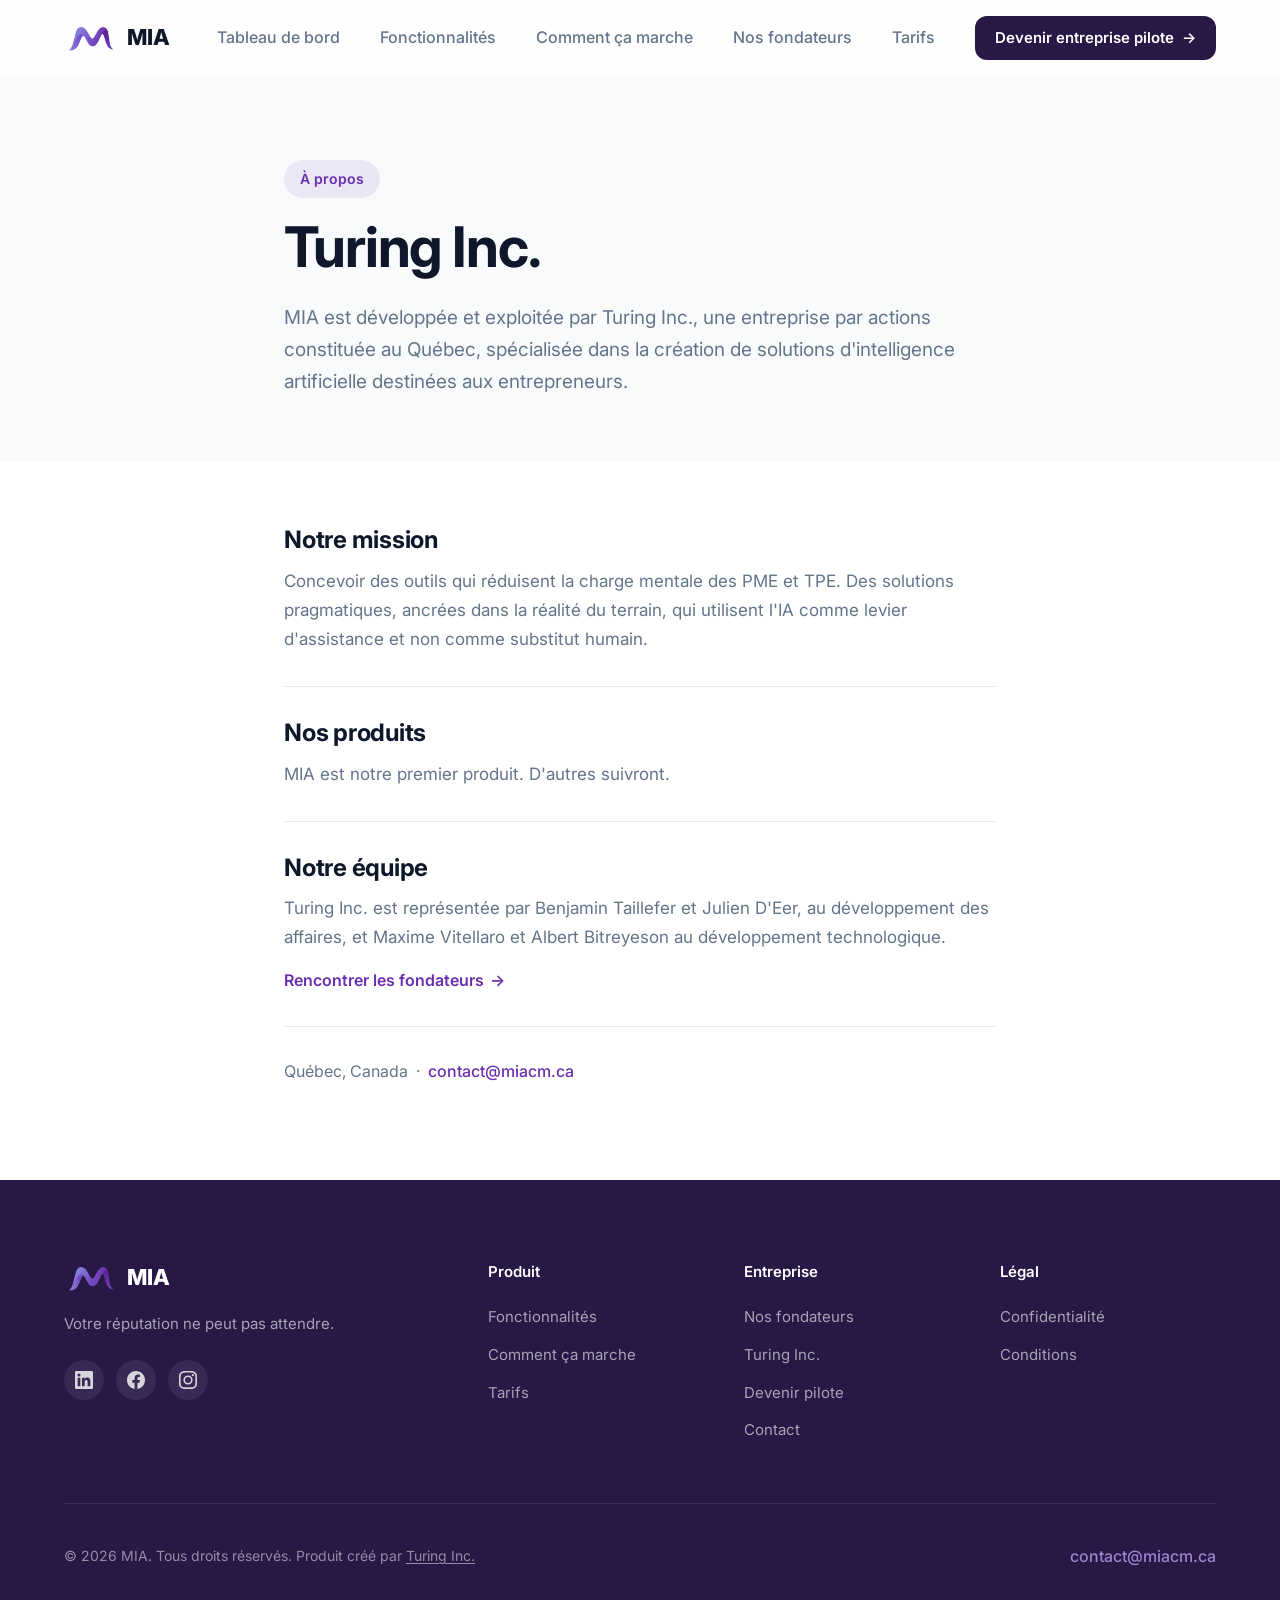
==== commit 053d0e4a: "Nouvelles couleurs: palette violette (6A2FB0/7751BE/9E83CF, fond 271845), logo recoloré, nouvelle im" ====
--- a/turing.html
+++ b/turing.html
@@ -5,19 +5,19 @@
     <meta name="viewport" content="width=device-width, initial-scale=1.0">
     <title>Turing Inc. — L'entreprise derrière MIA</title>
     <meta name="description" content="Turing Inc., entreprise québécoise qui conçoit des solutions d'intelligence artificielle pour réduire la charge mentale des PME et TPE. MIA est son premier produit.">
-    <link rel="stylesheet" href="styles.css">
+    <link rel="stylesheet" href="styles.css?v=202610161115">
     <link rel="preconnect" href="https://fonts.googleapis.com">
     <link rel="preconnect" href="https://fonts.gstatic.com" crossorigin>
     <link href="https://fonts.googleapis.com/css2?family=Inter:wght@300;400;500;600;700;800;900&display=swap" rel="stylesheet">
-    <link rel="icon" type="image/png" href="logo.png">
-    <link rel="apple-touch-icon" href="logo.png">
+    <link rel="icon" type="image/png" href="logo.png?v=2">
+    <link rel="apple-touch-icon" href="logo.png?v=2">
 </head>
 <body>
     <!-- Navigation -->
     <nav class="navbar">
         <div class="container nav-container">
             <a href="index.html" class="nav-logo">
-                <img src="logo.png" alt="MIA" class="logo-icon" width="53" height="32">
+                <img src="logo.png?v=2" alt="MIA" class="logo-icon" width="53" height="32">
                 <span class="logo-text">MIA</span>
             </a>
             <ul class="nav-links">
@@ -75,7 +75,7 @@
             <div class="footer-main">
                 <div class="footer-brand">
                     <a href="index.html" class="footer-logo">
-                        <img src="logo.png" alt="MIA" width="53" height="32">
+                        <img src="logo.png?v=2" alt="MIA" width="53" height="32">
                         <span>MIA</span>
                     </a>
                     <p>Votre réputation ne peut pas attendre.</p>
--- a/styles.css
+++ b/styles.css
@@ -4,16 +4,16 @@
    ============================================ */
 
 :root {
-    --primary: #00D4FF;
-    --primary-dark: #0066FF;
-    --primary-light: #00BFFF;
+    --primary: #7751BE;
+    --primary-dark: #6A2FB0;
+    --primary-light: #9E83CF;
     --accent: #00D9A5;
     --text: #0f172a;
     --text-secondary: #64748b;
     --text-muted: #94a3b8;
     --bg: #ffffff;
     --bg-light: #f8fafc;
-    --bg-dark: #0f172a;
+    --bg-dark: #271845;
     --bg-card: #ffffff;
     --border: #e2e8f0;
     --shadow-sm: 0 1px 2px rgba(0,0,0,0.05);
@@ -70,7 +70,7 @@
 .section-badge {
     display: inline-block;
     padding: 8px 16px;
-    background: linear-gradient(135deg, rgba(0,212,255,0.1), rgba(0,102,255,0.1));
+    background: linear-gradient(135deg, rgba(119,81,190,0.1), rgba(106,47,176,0.1));
     color: var(--primary-dark);
     font-size: 0.875rem;
     font-weight: 600;
@@ -104,11 +104,11 @@
 .btn-primary {
     background: linear-gradient(135deg, var(--primary) 0%, var(--primary-dark) 100%);
     color: white;
-    box-shadow: 0 4px 15px rgba(0,102,255,0.3);
+    box-shadow: 0 4px 15px rgba(106,47,176,0.3);
 }
 .btn-primary:hover {
     transform: translateY(-2px);
-    box-shadow: 0 8px 25px rgba(0,102,255,0.4);
+    box-shadow: 0 8px 25px rgba(106,47,176,0.4);
 }
 
 .btn-ghost {
@@ -134,7 +134,7 @@
 
 .btn-nav {
     padding: 10px 20px;
-    background: var(--text);
+    background: var(--bg-dark);
     color: white;
     border-radius: var(--radius);
     font-size: 0.9375rem;
@@ -223,12 +223,12 @@
 .hero-gradient {
     position: absolute;
     inset: 0;
-    background: linear-gradient(135deg, #f0f9ff 0%, #e0f2fe 50%, #f8fafc 100%);
+    background: linear-gradient(135deg, #f7f3fd 0%, #eee6f9 50%, #f8fafc 100%);
 }
 .hero-pattern {
     position: absolute;
     inset: 0;
-    background-image: radial-gradient(circle at 1px 1px, rgba(0,102,255,0.03) 1px, transparent 0);
+    background-image: radial-gradient(circle at 1px 1px, rgba(106,47,176,0.03) 1px, transparent 0);
     background-size: 40px 40px;
 }
 .hero-container {
@@ -587,7 +587,7 @@
 .stat-suffix {
     font-size: 2rem;
     font-weight: 700;
-    color: var(--primary);
+    color: var(--primary-light);
 }
 .stat-text {
     display: block;
@@ -630,7 +630,7 @@
     background: linear-gradient(135deg, var(--primary), var(--primary-dark));
     border-color: transparent;
     color: white;
-    box-shadow: 0 8px 25px rgba(0,102,255,0.3);
+    box-shadow: 0 8px 25px rgba(106,47,176,0.3);
 }
 .tab-icon {
     width: 28px;
@@ -712,8 +712,8 @@
 }
 .review-item.incoming { background: var(--bg-light); }
 .review-item.response {
-    background: linear-gradient(135deg, rgba(0,212,255,0.05), rgba(0,102,255,0.05));
-    border: 1px solid rgba(0,212,255,0.2);
+    background: linear-gradient(135deg, rgba(119,81,190,0.05), rgba(106,47,176,0.05));
+    border: 1px solid rgba(119,81,190,0.2);
 }
 .review-stars { display: flex; gap: 2px; margin-bottom: 8px; }
 .review-item p {
@@ -922,7 +922,7 @@
 .testimonial-card.featured {
     grid-row: span 2;
     padding: 40px;
-    background: linear-gradient(135deg, #0f172a, #1e293b);
+    background: linear-gradient(135deg, #271845, #3a2466);
     color: white;
 }
 .testimonial-card.featured blockquote { color: rgba(255,255,255,0.9); }
@@ -976,7 +976,7 @@
     display: block;
     font-size: 1.5rem;
     font-weight: 800;
-    color: var(--primary);
+    color: var(--primary-light);
 }
 .tstat-label {
     font-size: 0.75rem;
@@ -997,7 +997,7 @@
 .cta-gradient {
     position: absolute;
     inset: 0;
-    background: linear-gradient(135deg, var(--primary) 0%, var(--primary-dark) 100%);
+    background: linear-gradient(135deg, var(--primary-dark) 0%, var(--bg-dark) 100%);
 }
 .cta-content {
     text-align: center;
@@ -1160,7 +1160,7 @@
     font-size: 0.9375rem;
     transition: color var(--transition-fast);
 }
-.footer-col a:hover { color: var(--primary); }
+.footer-col a:hover { color: var(--primary-light); }
 
 .footer-bottom {
     display: flex;
@@ -1174,7 +1174,7 @@
     color: rgba(255,255,255,0.5);
 }
 .footer-email {
-    color: var(--primary);
+    color: var(--primary-light);
     font-weight: 500;
 }
 
@@ -1182,7 +1182,7 @@
 .stats-header { margin-bottom: 48px; }
 .stats-badge {
     background: rgba(255,255,255,0.08);
-    color: var(--primary-dark);
+    color: var(--primary-light);
 }
 .stats-title { color: white; }
 .stats-subtitle { color: rgba(255,255,255,0.7); }
@@ -1439,7 +1439,9 @@
     font-weight: 600;
     color: var(--text);
 }
-.pilote-form input {
+.pilote-form input,
+.pilote-form select,
+.pilote-form textarea {
     padding: 13px 16px;
     font-size: 1rem;
     font-weight: 400;
@@ -1449,13 +1451,83 @@
     border-radius: var(--radius);
     transition: var(--transition-fast);
 }
-.pilote-form input::placeholder { color: var(--text-muted); }
-.pilote-form input:focus {
+.pilote-form textarea { font-family: inherit; resize: vertical; min-height: 84px; outline: none; }
+.pilote-optional { font-weight: 400; color: var(--text-muted); }
+.pilote-form input::placeholder,
+.pilote-form textarea::placeholder { color: var(--text-muted); }
+.pilote-form input:focus,
+.pilote-form select:focus,
+.pilote-form textarea:focus {
     border-color: var(--primary);
     background: white;
-    box-shadow: 0 0 0 3px rgba(0,212,255,0.15);
+    box-shadow: 0 0 0 3px rgba(119,81,190,0.15);
 }
 .pilote-form .btn { margin-top: 8px; width: 100%; }
+
+/* Multi-location quote dialog */
+body.dialog-open { overflow: hidden; }
+.talk-dialog {
+    width: min(560px, calc(100% - 32px));
+    max-height: calc(100dvh - 32px);
+    margin: auto;
+    padding: 0;
+    border: none;
+    border-radius: var(--radius-xl);
+    background: white;
+    color: var(--text);
+    box-shadow: var(--shadow-xl);
+    overflow-y: auto;
+}
+.talk-dialog::backdrop {
+    background: rgba(15,23,42,0.55);
+    backdrop-filter: blur(4px);
+}
+.talk-dialog[open] { animation: talk-in 0.25s ease-out; }
+@keyframes talk-in { from { opacity: 0; transform: translateY(12px) scale(0.98); } }
+.talk-body { padding: 40px 36px 32px; }
+.talk-body h3 { font-size: 1.625rem; margin-bottom: 8px; }
+.talk-intro {
+    color: var(--text-secondary);
+    font-size: 0.9375rem;
+    margin-bottom: 24px;
+}
+.talk-close {
+    position: absolute;
+    top: 16px;
+    right: 16px;
+    width: 40px;
+    height: 40px;
+    display: flex;
+    align-items: center;
+    justify-content: center;
+    border-radius: 50%;
+    color: var(--text-secondary);
+    transition: background var(--transition-fast), color var(--transition-fast);
+}
+.talk-close:hover { background: var(--bg-light); color: var(--text); }
+.talk-form { display: flex; flex-direction: column; gap: 16px; }
+.talk-form[hidden], .talk-head[hidden] { display: none; }
+.talk-row { display: grid; grid-template-columns: 1fr 1fr; gap: 16px; }
+.pilote-form select {
+    appearance: none;
+    font-family: inherit;
+    outline: none;
+    cursor: pointer;
+    background-image: url("data:image/svg+xml,%3Csvg xmlns='http://www.w3.org/2000/svg' width='12' height='12' viewBox='0 0 24 24' fill='none' stroke='%2364748b' stroke-width='2.5' stroke-linecap='round' stroke-linejoin='round'%3E%3Cpolyline points='6 9 12 15 18 9'/%3E%3C/svg%3E");
+    background-repeat: no-repeat;
+    background-position: right 16px center;
+    padding-right: 40px;
+}
+.pilote-form select:invalid { color: var(--text-muted); }
+.talk-success { text-align: center; padding: 8px 0; }
+.talk-success .btn { margin-top: 20px; }
+@media (max-width: 560px) {
+    .talk-row { grid-template-columns: 1fr; }
+    .talk-body { padding: 36px 20px 24px; }
+}
+@media (prefers-reduced-motion: reduce) {
+    .talk-dialog[open] { animation: none; }
+}
 
 /* Two-step pilot form */
 .pilote-step { display: flex; flex-direction: column; gap: 16px; }
@@ -1587,7 +1659,7 @@
 }
 .pricing-grid {
     display: grid;
-    grid-template-columns: repeat(2, minmax(0, 400px));
+    grid-template-columns: repeat(3, minmax(0, 360px));
     gap: 28px;
     justify-content: center;
     align-items: stretch;
@@ -1598,7 +1670,7 @@
     background: white;
     border: 1px solid var(--border);
     border-radius: var(--radius-xl);
-    padding: 40px;
+    padding: 36px 32px;
     box-shadow: var(--shadow);
 }
 .pricing-card.featured {
@@ -1655,9 +1727,69 @@
     width: 18px;
     height: 18px;
     border-radius: 50%;
-    background: rgba(0,102,255,0.1) url("data:image/svg+xml,%3Csvg xmlns='http://www.w3.org/2000/svg' width='11' height='11' viewBox='0 0 24 24' fill='none' stroke='%230066FF' stroke-width='3' stroke-linecap='round' stroke-linejoin='round'%3E%3Cpolyline points='20 6 9 17 4 12'/%3E%3C/svg%3E") center/11px no-repeat;
-}
-.pricing-btn { margin-top: auto; width: 100%; }
+    background: rgba(106,47,176,0.1) url("data:image/svg+xml,%3Csvg xmlns='http://www.w3.org/2000/svg' width='11' height='11' viewBox='0 0 24 24' fill='none' stroke='%236A2FB0' stroke-width='3' stroke-linecap='round' stroke-linejoin='round'%3E%3Cpolyline points='20 6 9 17 4 12'/%3E%3C/svg%3E") center/11px no-repeat;
+}
+.pricing-multi-title {
+    font-size: 1.5rem;
+    font-weight: 800;
+    line-height: 1.25;
+    margin-bottom: 10px;
+}
+.pricing-card-multi {
+    background:
+        radial-gradient(circle at 50% 62%, rgba(119,81,190,0.10), transparent 60%),
+        linear-gradient(180deg, #f7f3fd 0%, #ffffff 70%);
+}
+.multi-visual {
+    position: relative;
+    height: 200px;
+    margin: 4px 0 28px;
+}
+.multi-lines {
+    position: absolute;
+    inset: 0;
+    width: 100%;
+    height: 100%;
+    overflow: visible;
+}
+.multi-lines path {
+    fill: none;
+    stroke: var(--primary-dark);
+    stroke-opacity: 0.35;
+    stroke-width: 2;
+    stroke-dasharray: 5 6;
+    vector-effect: non-scaling-stroke;
+    animation: multi-flow 1.6s linear infinite;
+}
+@keyframes multi-flow { to { stroke-dashoffset: -22; } }
+.multi-store,
+.multi-hub {
+    position: absolute;
+    display: flex;
+    align-items: center;
+    justify-content: center;
+    transform: translate(-50%, -50%);
+}
+.multi-store {
+    width: 52px;
+    height: 52px;
+    border-radius: 14px;
+    background: white;
+    border: 1px solid var(--border);
+    box-shadow: var(--shadow);
+    color: var(--primary-dark);
+}
+.multi-hub {
+    left: 50%;
+    top: 76%;
+    width: 76px;
+    height: 76px;
+    border-radius: 50%;
+    background: white;
+    box-shadow: 0 0 0 8px rgba(119,81,190,0.12), 0 0 0 16px rgba(106,47,176,0.06), var(--shadow-lg);
+}
+.multi-hub img { width: 40px; height: auto; }
+.pricing-btn { margin-top: auto; width: 100%; padding-left: 20px; padding-right: 20px; white-space: nowrap; }
 .pricing-fine {
     margin-top: 16px;
     font-size: 0.8125rem;
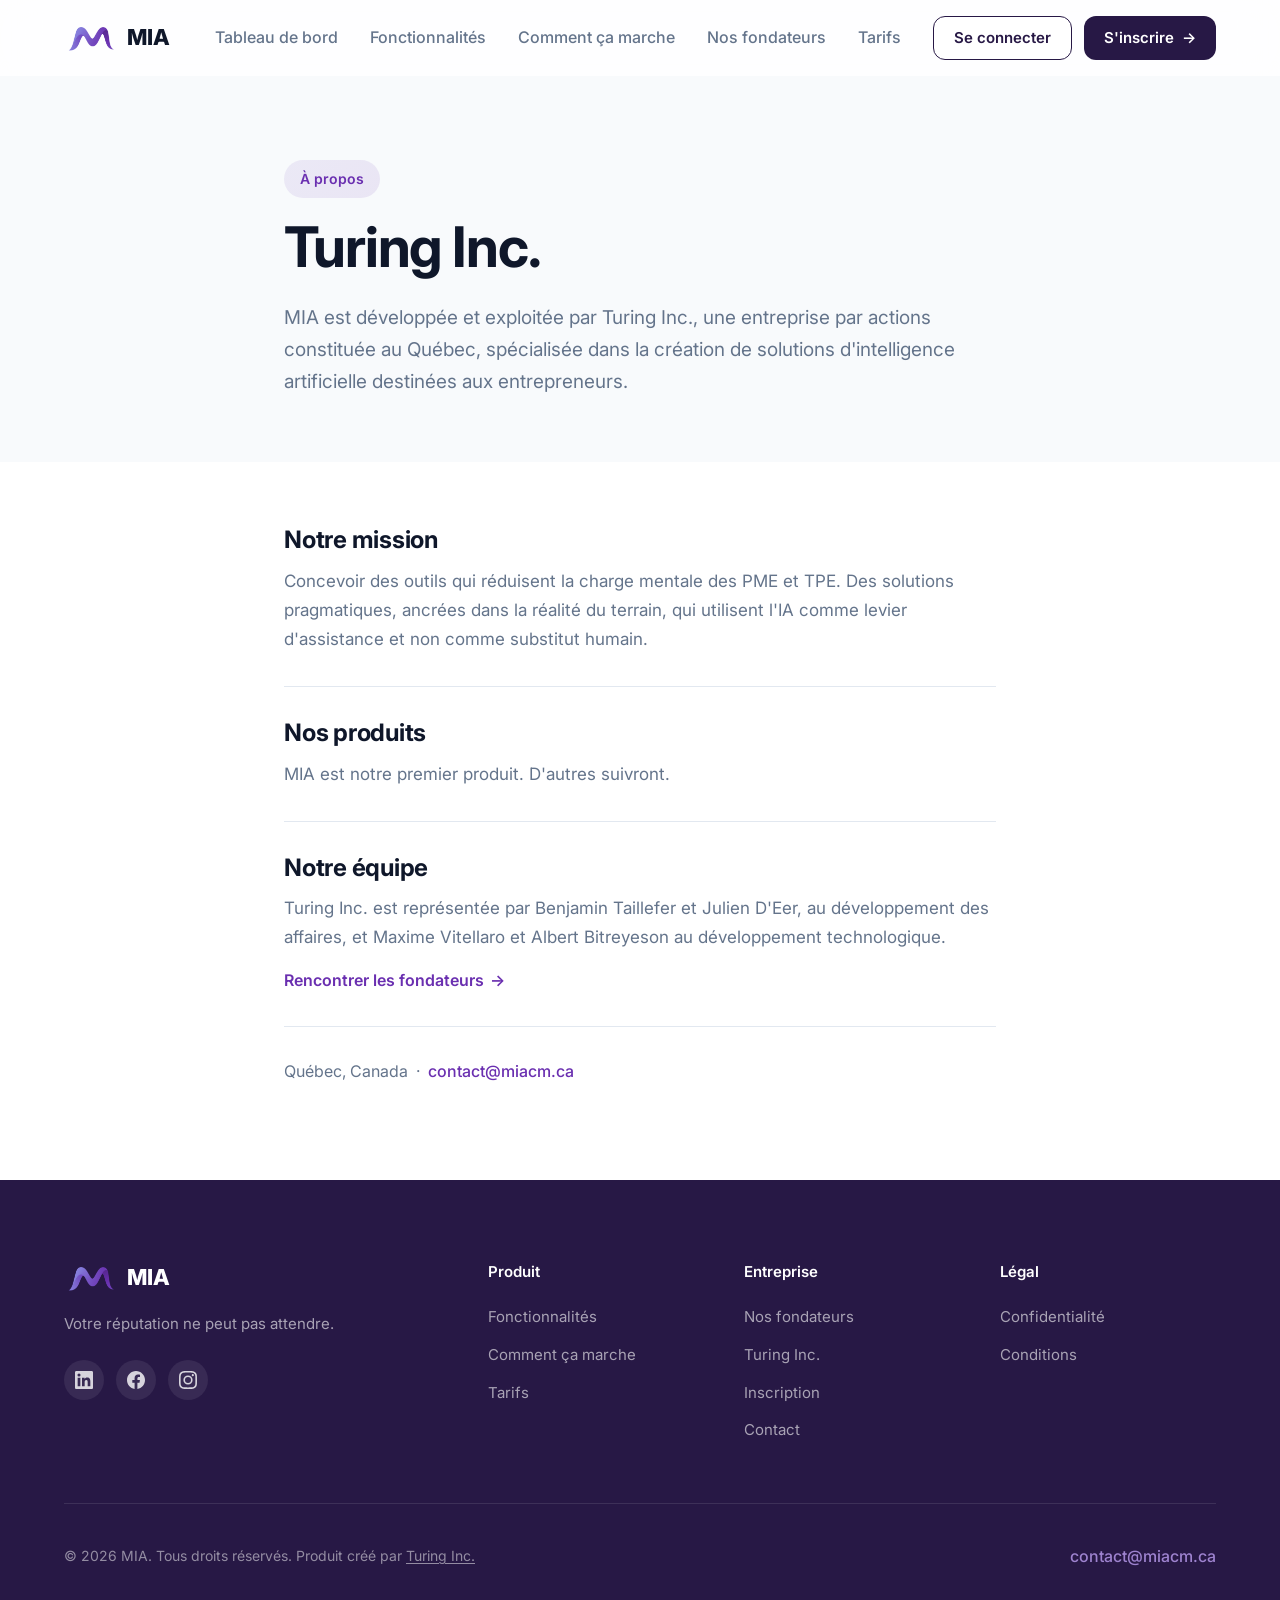
==== commit 613acf46: "Site en production: inscription/connexion vers l'app, retrait de la phase pilote, carte tarifaire 69" ====
--- a/turing.html
+++ b/turing.html
@@ -5,7 +5,7 @@
     <meta name="viewport" content="width=device-width, initial-scale=1.0">
     <title>Turing Inc. — L'entreprise derrière MIA</title>
     <meta name="description" content="Turing Inc., entreprise québécoise qui conçoit des solutions d'intelligence artificielle pour réduire la charge mentale des PME et TPE. MIA est son premier produit.">
-    <link rel="stylesheet" href="styles.css?v=202610161115">
+    <link rel="stylesheet" href="styles.css?v=202610161220">
     <link rel="preconnect" href="https://fonts.googleapis.com">
     <link rel="preconnect" href="https://fonts.gstatic.com" crossorigin>
     <link href="https://fonts.googleapis.com/css2?family=Inter:wght@300;400;500;600;700;800;900&display=swap" rel="stylesheet">
@@ -26,7 +26,7 @@
                 <li><a href="index.html#how-it-works">Comment ça marche</a></li>
                 <li><a href="index.html#fondateurs">Nos fondateurs</a></li>
                 <li><a href="index.html#tarifs">Tarifs</a></li>
-                <li><a href="index.html#pilote" class="btn btn-nav">Devenir entreprise pilote <span class="btn-arrow">&rarr;</span></a></li>
+                <li class="nav-auth"><a href="https://app.miacm.ca/login" class="btn btn-nav-outline">Se connecter</a><a href="https://app.miacm.ca/register" class="btn btn-nav">S'inscrire <span class="btn-arrow">&rarr;</span></a></li>
             </ul>
             <button class="mobile-menu-btn" aria-label="Menu">
                 <span></span>
@@ -105,7 +105,7 @@
                         <ul>
                             <li><a href="index.html#fondateurs">Nos fondateurs</a></li>
                             <li><a href="turing.html">Turing Inc.</a></li>
-                            <li><a href="index.html#pilote">Devenir pilote</a></li>
+                            <li><a href="https://app.miacm.ca/register">Inscription</a></li>
                             <li><a href="mailto:contact@miacm.ca">Contact</a></li>
                         </ul>
                     </div>
--- a/styles.css
+++ b/styles.css
@@ -140,6 +140,16 @@
     font-size: 0.9375rem;
 }
 .btn-nav:hover { background: var(--primary-dark); }
+.nav-auth { display: flex; align-items: center; gap: 12px; }
+.btn-nav-outline {
+    padding: 9px 20px;
+    background: white;
+    color: var(--bg-dark);
+    border: 1px solid var(--bg-dark);
+    border-radius: var(--radius);
+    font-size: 0.9375rem;
+}
+.btn-nav-outline:hover { color: var(--primary-dark); border-color: var(--primary-dark); }
 
 .btn-white {
     background: white;
@@ -186,8 +196,9 @@
 .nav-links {
     display: flex;
     align-items: center;
-    gap: 40px;
-}
+    gap: 32px;
+}
+.nav-links a { white-space: nowrap; }
 .nav-links a:not(.btn) {
     font-weight: 500;
     color: var(--text-secondary);
@@ -1309,7 +1320,7 @@
     line-height: 1.6;
 }
 
-/* Pilot Phase Section */
+/* Made in Québec / Get started Section */
 .pilote-section {
     padding: 120px 0;
     background: var(--bg-light);
@@ -1421,6 +1432,9 @@
     top: 100px;
 }
 .pilote-form-card h3 { margin-bottom: 8px; }
+.start-list { display: flex; flex-direction: column; gap: 12px; margin-bottom: 28px; }
+.start-btn { width: 100%; }
+.start-card .pilote-form-fine a { color: var(--primary-dark); font-weight: 600; }
 .pilote-form-note {
     font-size: 0.9375rem;
     color: var(--text-secondary);
@@ -1659,7 +1673,7 @@
 }
 .pricing-grid {
     display: grid;
-    grid-template-columns: repeat(3, minmax(0, 360px));
+    grid-template-columns: repeat(2, minmax(0, 360px));
     gap: 28px;
     justify-content: center;
     align-items: stretch;
@@ -1868,9 +1882,14 @@
     .footer-main { grid-template-columns: 1fr; gap: 40px; }
 }
 
-@media (max-width: 768px) {
-    .container { padding: 0 20px; }
-
+@media (max-width: 1240px) and (min-width: 961px) {
+    .nav-links { gap: 22px; }
+    .nav-links a:not(.btn) { font-size: 0.9375rem; }
+}
+@media (max-width: 1080px) and (min-width: 961px) {
+    .nav-links li:first-child { display: none; }
+}
+@media (max-width: 960px) {
     .mobile-menu-btn { display: flex; }
     .nav-links {
         position: fixed;
@@ -1890,6 +1909,13 @@
     .mobile-menu-btn.active span:nth-child(1) { transform: rotate(45deg) translate(6px, 6px); }
     .mobile-menu-btn.active span:nth-child(2) { opacity: 0; }
     .mobile-menu-btn.active span:nth-child(3) { transform: rotate(-45deg) translate(6px, -6px); }
+    .nav-links li:first-child { display: list-item; }
+    .nav-links a:not(.btn) { font-size: 1rem; }
+}
+
+@media (max-width: 768px) {
+    .container { padding: 0 20px; }
+
 
     .hero { padding: 120px 0 80px; min-height: auto; }
     .hero-cta { flex-direction: column; align-items: stretch; }
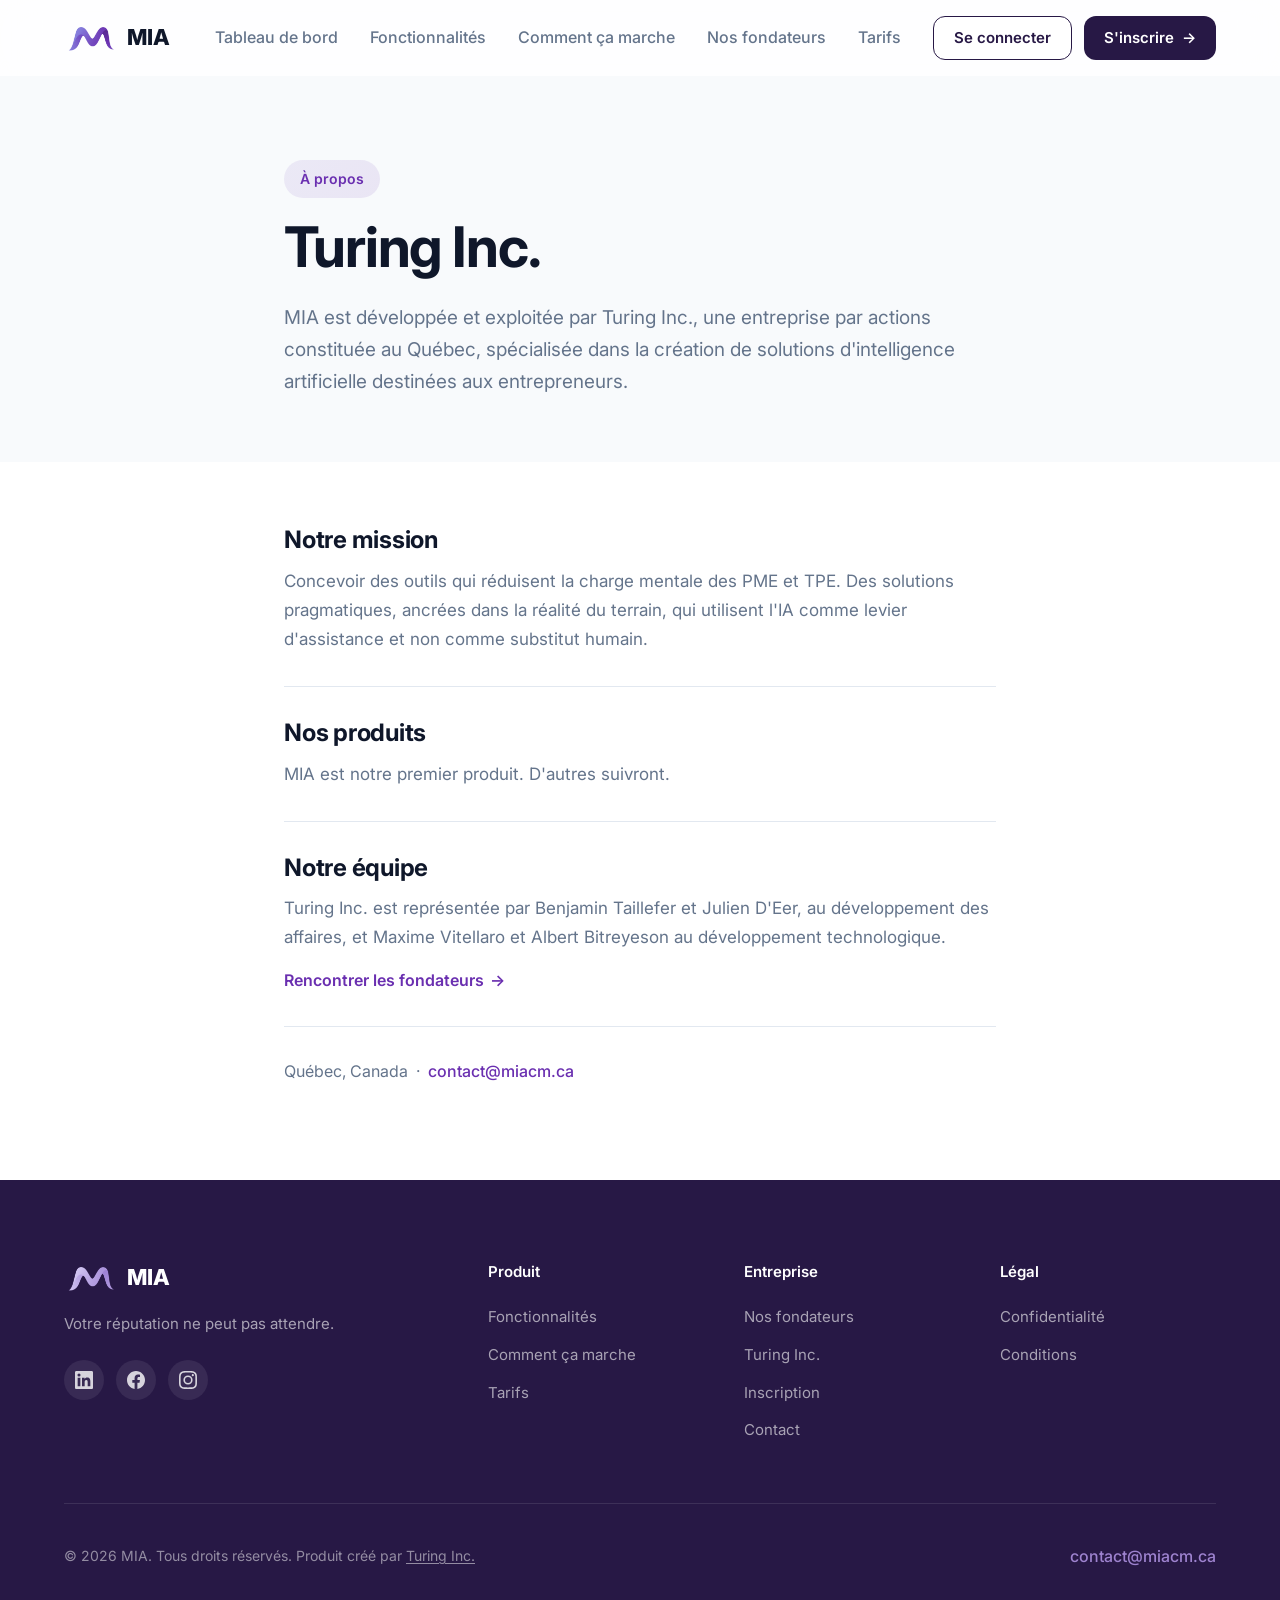
==== commit c29245ef: "Logo clair dans le pied de page (contraste sur fond 271845)" ====
--- a/turing.html
+++ b/turing.html
@@ -5,7 +5,7 @@
     <meta name="viewport" content="width=device-width, initial-scale=1.0">
     <title>Turing Inc. — L'entreprise derrière MIA</title>
     <meta name="description" content="Turing Inc., entreprise québécoise qui conçoit des solutions d'intelligence artificielle pour réduire la charge mentale des PME et TPE. MIA est son premier produit.">
-    <link rel="stylesheet" href="styles.css?v=202610161220">
+    <link rel="stylesheet" href="styles.css?v=202610161300">
     <link rel="preconnect" href="https://fonts.googleapis.com">
     <link rel="preconnect" href="https://fonts.gstatic.com" crossorigin>
     <link href="https://fonts.googleapis.com/css2?family=Inter:wght@300;400;500;600;700;800;900&display=swap" rel="stylesheet">
@@ -75,7 +75,7 @@
             <div class="footer-main">
                 <div class="footer-brand">
                     <a href="index.html" class="footer-logo">
-                        <img src="logo.png?v=2" alt="MIA" width="53" height="32">
+                        <img src="logo-light.png" alt="MIA" width="53" height="32">
                         <span>MIA</span>
                     </a>
                     <p>Votre réputation ne peut pas attendre.</p>
